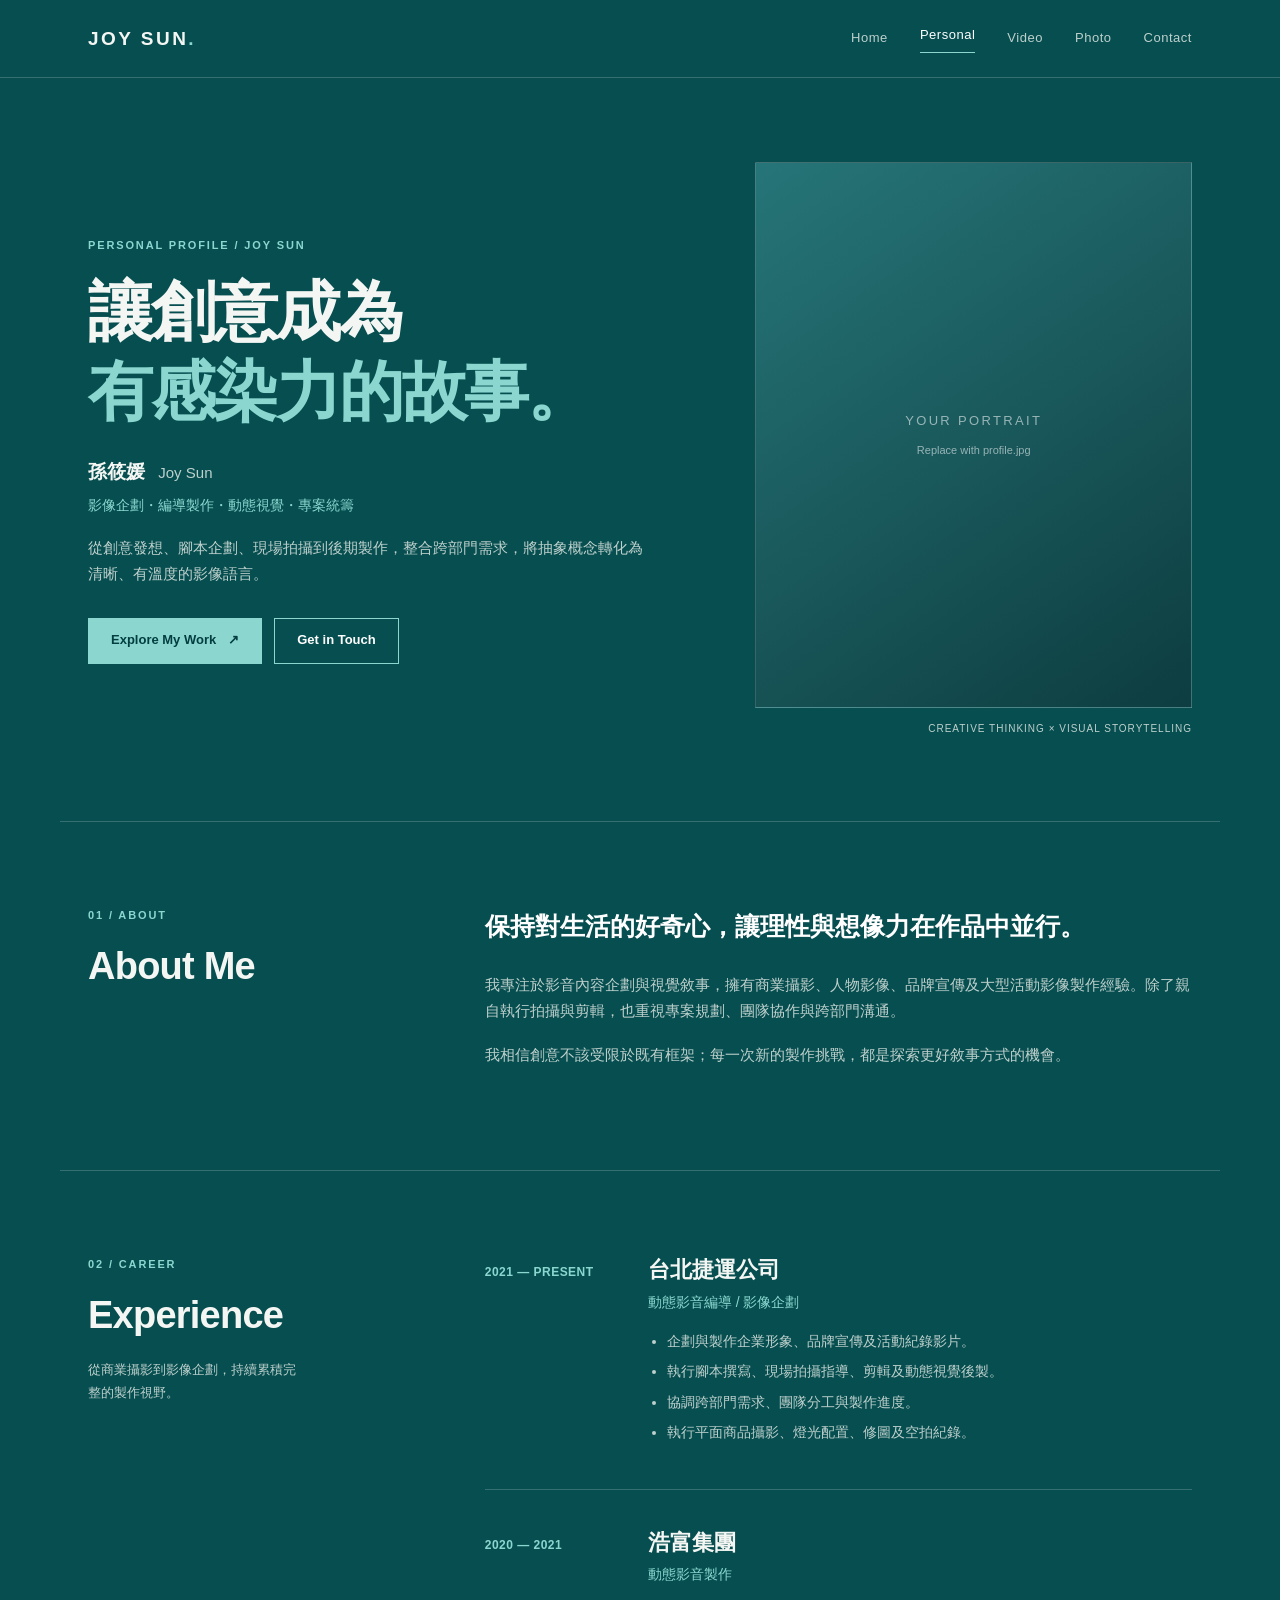
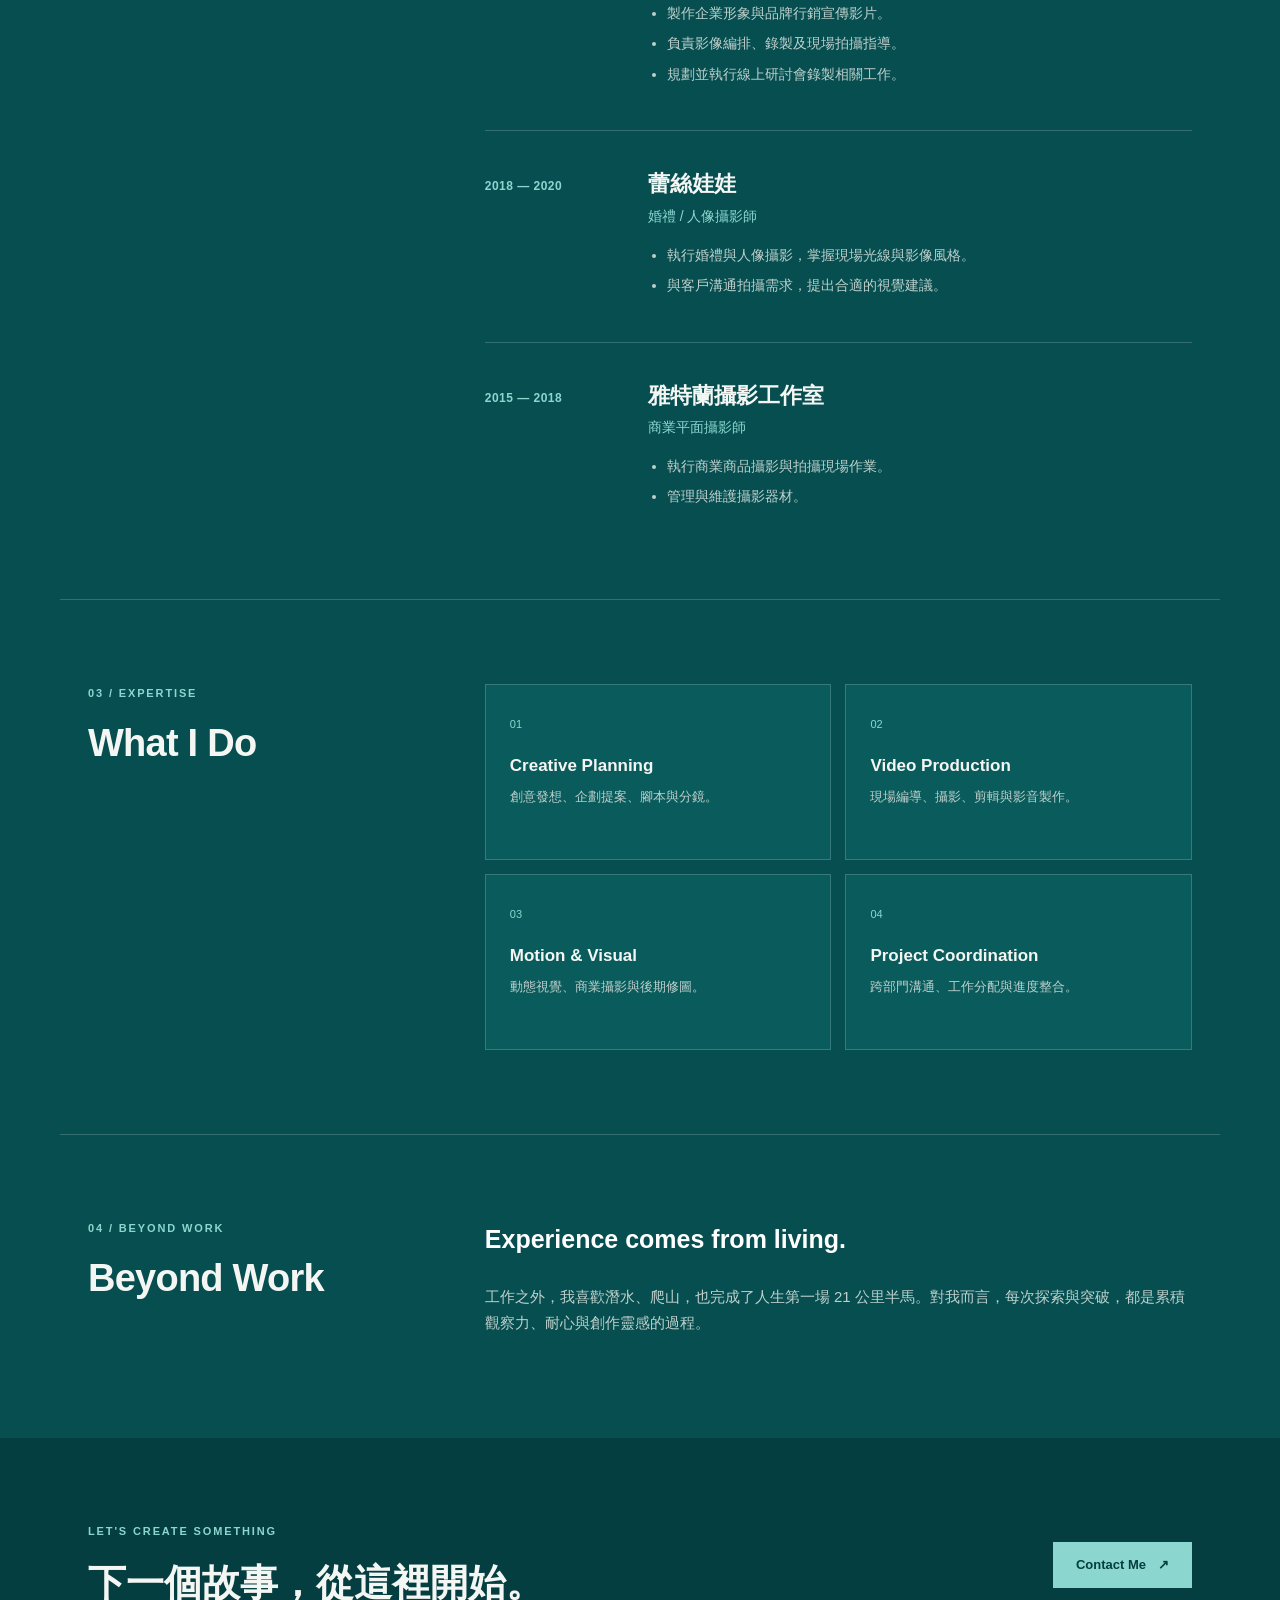
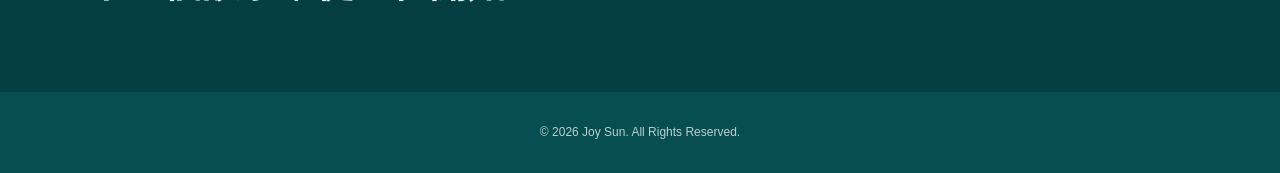
==== personal/index.html @ 97e949b1 "Add files via upload" ====
<!DOCTYPE html>
<html lang="zh-Hant">
<head>
  <meta charset="UTF-8">
  <meta name="viewport" content="width=device-width, initial-scale=1.0">
  <meta name="description" content="Joy Sun 孫筱媛的個人經歷：影音企劃、影像編導、動態視覺與專案統籌。">
  <title>About Joy Sun | 個人經歷</title>
  <link rel="stylesheet" href="style.css">
</head>
<body>
  <header class="site-header">
    <div class="header-inner">
      <a class="brand" href="../index.html" aria-label="Joy Sun 首頁">JOY SUN<span class="brand-dot">.</span></a>
      <nav class="main-nav" aria-label="主要導覽">
        <a href="../index.html">Home</a>
        <a href="index.html" class="active" aria-current="page">Personal</a>
        <a href="../video/index.html">Video</a>
        <a href="../photo/photo-index.html">Photo</a>
        <a href="../contact/contact-index.html">Contact</a>
      </nav>
    </div>
  </header>

  <main>
    <section class="hero section-shell" aria-labelledby="hero-title">
      <div class="hero-copy">
        <p class="eyebrow">PERSONAL PROFILE / JOY SUN</p>
        <h1 id="hero-title">讓創意成為<br><em>有感染力的故事。</em></h1>
        <p class="hero-name">孫筱媛 <span>Joy Sun</span></p>
        <p class="hero-position">影像企劃・編導製作・動態視覺・專案統籌</p>
        <p class="hero-description">從創意發想、腳本企劃、現場拍攝到後期製作，整合跨部門需求，將抽象概念轉化為清晰、有溫度的影像語言。</p>
        <div class="hero-actions">
          <a class="button button-primary" href="../video/index.html">Explore My Work <span aria-hidden="true">↗</span></a>
          <a class="button button-outline" href="../contact/contact-index.html">Get in Touch</a>
        </div>
      </div>
      <div class="hero-visual">
        <!-- 將 personal/profile.jpg 換成你自己的個人形象照 -->
        <div class="portrait-placeholder" role="img" aria-label="個人形象照預留位置，請替換為自己的照片">
          <span>YOUR PORTRAIT</span>
          <small>Replace with profile.jpg</small>
        </div>
        <span class="visual-caption">CREATIVE THINKING × VISUAL STORYTELLING</span>
      </div>
    </section>

    <section class="about section-shell" aria-labelledby="about-title">
      <div class="section-side"><p class="eyebrow">01 / ABOUT</p><h2 id="about-title">About Me</h2></div>
      <div class="section-content about-content">
        <p class="lead">保持對生活的好奇心，讓理性與想像力在作品中並行。</p>
        <p>我專注於影音內容企劃與視覺敘事，擁有商業攝影、人物影像、品牌宣傳及大型活動影像製作經驗。除了親自執行拍攝與剪輯，也重視專案規劃、團隊協作與跨部門溝通。</p>
        <p>我相信創意不該受限於既有框架；每一次新的製作挑戰，都是探索更好敘事方式的機會。</p>
      </div>
    </section>

    <section class="experience section-shell" aria-labelledby="experience-title">
      <div class="section-side"><p class="eyebrow">02 / CAREER</p><h2 id="experience-title">Experience</h2><p class="side-note">從商業攝影到影像企劃，持續累積完整的製作視野。</p></div>
      <div class="section-content timeline">
        <article class="timeline-item">
          <div class="timeline-year">2021 — PRESENT</div>
          <div class="timeline-body">
            <h3>台北捷運公司</h3><p class="job-title">動態影音編導 / 影像企劃</p>
            <ul><li>企劃與製作企業形象、品牌宣傳及活動紀錄影片。</li><li>執行腳本撰寫、現場拍攝指導、剪輯及動態視覺後製。</li><li>協調跨部門需求、團隊分工與製作進度。</li><li>執行平面商品攝影、燈光配置、修圖及空拍紀錄。</li></ul>
          </div>
        </article>
        <article class="timeline-item">
          <div class="timeline-year">2020 — 2021</div>
          <div class="timeline-body"><h3>浩富集團</h3><p class="job-title">動態影音製作</p><ul><li>製作企業形象與品牌行銷宣傳影片。</li><li>負責影像編排、錄製及現場拍攝指導。</li><li>規劃並執行線上研討會錄製相關工作。</li></ul></div>
        </article>
        <article class="timeline-item">
          <div class="timeline-year">2018 — 2020</div>
          <div class="timeline-body"><h3>蕾絲娃娃</h3><p class="job-title">婚禮 / 人像攝影師</p><ul><li>執行婚禮與人像攝影，掌握現場光線與影像風格。</li><li>與客戶溝通拍攝需求，提出合適的視覺建議。</li></ul></div>
        </article>
        <article class="timeline-item">
          <div class="timeline-year">2015 — 2018</div>
          <div class="timeline-body"><h3>雅特蘭攝影工作室</h3><p class="job-title">商業平面攝影師</p><ul><li>執行商業商品攝影與拍攝現場作業。</li><li>管理與維護攝影器材。</li></ul></div>
        </article>
      </div>
    </section>

    <section class="expertise section-shell" aria-labelledby="expertise-title">
      <div class="section-side"><p class="eyebrow">03 / EXPERTISE</p><h2 id="expertise-title">What I Do</h2></div>
      <div class="section-content expertise-grid">
        <div class="expertise-card"><span>01</span><h3>Creative Planning</h3><p>創意發想、企劃提案、腳本與分鏡。</p></div>
        <div class="expertise-card"><span>02</span><h3>Video Production</h3><p>現場編導、攝影、剪輯與影音製作。</p></div>
        <div class="expertise-card"><span>03</span><h3>Motion & Visual</h3><p>動態視覺、商業攝影與後期修圖。</p></div>
        <div class="expertise-card"><span>04</span><h3>Project Coordination</h3><p>跨部門溝通、工作分配與進度整合。</p></div>
      </div>
    </section>

    <section class="beyond section-shell" aria-labelledby="beyond-title">
      <div class="section-side"><p class="eyebrow">04 / BEYOND WORK</p><h2 id="beyond-title">Beyond Work</h2></div>
      <div class="section-content"><p class="lead">Experience comes from living.</p><p>工作之外，我喜歡潛水、爬山，也完成了人生第一場 21 公里半馬。對我而言，每次探索與突破，都是累積觀察力、耐心與創作靈感的過程。</p></div>
    </section>

    <section class="contact-banner section-shell" aria-label="作品與聯絡方式">
      <div><p class="eyebrow">LET'S CREATE SOMETHING</p><h2>下一個故事，從這裡開始。</h2></div>
      <a class="button button-primary" href="../contact/contact-index.html">Contact Me <span aria-hidden="true">↗</span></a>
    </section>
  </main>
  <footer class="site-footer">© 2026 Joy Sun. All Rights Reserved.</footer>
</body>
</html>
---- personal/style.css ----
:root {
  --bg: #064e50;
  --bg-deep: #043e40;
  --panel: #0a5b5c;
  --text: #f4f6f3;
  --muted: #bed0cc;
  --accent: #8bd7d0;
  --line: rgba(255,255,255,.19);
  --max-width: 1160px;
}
*, *::before, *::after { box-sizing: border-box; }
html { scroll-behavior: smooth; }
body { margin: 0; background: var(--bg); color: var(--text); font-family: "PingFang TC", "Microsoft JhengHei", Arial, sans-serif; line-height: 1.75; }
a { color: inherit; }
button, a { -webkit-tap-highlight-color: transparent; }
a:focus-visible { outline: 2px solid var(--accent); outline-offset: 5px; }
.site-header { border-bottom: 1px solid var(--line); }
.header-inner { max-width: var(--max-width); margin: auto; padding: 22px 28px; display: flex; align-items: center; justify-content: space-between; gap: 28px; }
.brand { font-size: 19px; font-weight: 800; letter-spacing: .13em; text-decoration: none; white-space: nowrap; }
.brand-dot { color: var(--accent); }
.main-nav { display: flex; align-items: center; gap: clamp(12px,2.5vw,32px); flex-wrap: wrap; }
.main-nav a { font-size: 13px; letter-spacing: .04em; text-decoration: none; color: var(--muted); transition: color .2s ease; }
.main-nav a:hover, .main-nav a.active { color: white; }
.main-nav a.active { border-bottom: 1px solid var(--accent); padding-bottom: 5px; }
.section-shell { max-width: var(--max-width); margin: 0 auto; padding: 84px 28px; }
.eyebrow { color: var(--accent); font-size: 11px; letter-spacing: .17em; font-weight: 700; margin: 0 0 17px; }
.hero { display: grid; grid-template-columns: minmax(0,1.15fr) minmax(0,.85fr); align-items: center; gap: clamp(32px,6vw,80px); min-height: 610px; }
.hero h1 { font-size: clamp(40px,5.1vw,70px); line-height: 1.22; letter-spacing: -.035em; margin: 0 0 24px; font-weight: 750; }
.hero h1 em { font-style: normal; color: var(--accent); }
.hero-name { font-size: 19px; font-weight: 700; margin: 0 0 4px; }
.hero-name span { font-size: 15px; color: var(--muted); font-weight: 400; margin-left: 8px; }
.hero-position { color: var(--accent); font-size: 14px; margin: 0 0 18px; }
.hero-description { max-width: 560px; color: var(--muted); font-size: 15px; margin: 0 0 30px; }
.hero-actions { display: flex; flex-wrap: wrap; gap: 12px; }
.button { display: inline-flex; align-items: center; justify-content: center; gap: 12px; min-height: 46px; padding: 10px 22px; border: 1px solid var(--accent); text-decoration: none; font-size: 13px; font-weight: 700; transition: background .2s ease, color .2s ease; }
.button-primary { background: var(--accent); color: var(--bg-deep); }
.button-primary:hover { background: #b2eee7; }
.button-outline { color: white; background: transparent; }
.button-outline:hover { background: rgba(255,255,255,.08); }
.hero-visual { min-width: 0; }
.portrait-placeholder { aspect-ratio: 4/5; background: linear-gradient(145deg,#267578,#0d3d40); border: 1px solid var(--line); display: flex; flex-direction: column; align-items: center; justify-content: center; gap: 8px; color: rgba(255,255,255,.55); }
.portrait-placeholder span { font-size: 13px; letter-spacing: .18em; }
.portrait-placeholder small { font-size: 11px; }
/* 放入真實形象照後：把 .portrait-placeholder 替換成 <img class="portrait-image" src="profile.jpg" alt="Joy Sun 個人形象照"> */
.portrait-image { width: 100%; aspect-ratio: 4/5; object-fit: cover; display: block; }
.visual-caption { display: block; color: var(--muted); font-size: 10px; letter-spacing: .1em; text-align: right; margin-top: 12px; }
.about, .experience, .expertise, .beyond { display: grid; grid-template-columns: minmax(170px,.32fr) minmax(0,.68fr); gap: clamp(28px,5vw,80px); border-top: 1px solid var(--line); }
.section-side h2 { margin: 0; font-size: clamp(26px,3vw,38px); line-height: 1.25; letter-spacing: -.02em; }
.section-content { min-width: 0; }
.section-content p { color: var(--muted); margin: 0 0 18px; font-size: 15px; }
.section-content .lead { font-size: clamp(19px,2vw,25px); line-height: 1.65; color: white; font-weight: 650; margin-bottom: 24px; }
.side-note { color: var(--muted); font-size: 13px; margin-top: 20px; max-width: 220px; }
.timeline-item { display: grid; grid-template-columns: 138px minmax(0,1fr); gap: 25px; padding: 0 0 38px; margin-bottom: 38px; border-bottom: 1px solid var(--line); }
.timeline-item:last-child { border-bottom: 0; padding-bottom: 0; margin-bottom: 0; }
.timeline-year { color: var(--accent); font-size: 12px; letter-spacing: .04em; font-weight: 700; padding-top: 7px; }
.timeline-body h3 { font-size: 22px; line-height: 1.35; margin: 0 0 5px; }
.timeline-body .job-title { color: var(--accent); font-size: 14px; margin: 0 0 14px; }
.timeline-body ul { padding-left: 19px; margin: 0; color: var(--muted); font-size: 14px; }
.timeline-body li { margin: 6px 0; }
.expertise-grid { display: grid; grid-template-columns: repeat(2,minmax(0,1fr)); gap: 14px; }
.expertise-card { padding: 24px; background: var(--panel); border: 1px solid var(--line); min-height: 176px; }
.expertise-card span { font-size: 11px; color: var(--accent); }
.expertise-card h3 { font-size: 17px; margin: 14px 0 6px; }
.expertise-card p { font-size: 13px; margin: 0; }
.contact-banner { background: var(--bg-deep); max-width: none; padding-left: max(28px,calc((100vw - var(--max-width))/2 + 28px)); padding-right: max(28px,calc((100vw - var(--max-width))/2 + 28px)); display: flex; align-items: center; justify-content: space-between; gap: 24px; }
.contact-banner h2 { font-size: clamp(23px,3vw,38px); line-height: 1.3; margin: 0; }
.site-footer { text-align: center; padding: 30px 20px; font-size: 12px; color: var(--muted); }
@media (max-width: 900px) {
 .hero { min-height: 0; }
 .hero h1 { font-size: clamp(35px,5vw,52px); }
 .about, .experience, .expertise, .beyond { grid-template-columns: minmax(130px,.3fr) minmax(0,.7fr); gap: 25px; }
 .timeline-item { grid-template-columns: 1fr; gap: 8px; }
}
@media (max-width: 680px) {
 .header-inner { padding: 19px 20px; flex-direction: column; gap: 15px; }
 .main-nav { justify-content: center; gap: 12px 19px; }
 .main-nav a { font-size: 12px; }
 .section-shell { padding: 58px 20px; }
 .hero { grid-template-columns: 1fr; gap: 36px; }
 .hero h1 { font-size: clamp(36px,9vw,52px); }
 .hero-visual { max-width: 440px; width: 100%; }
 .about, .experience, .expertise, .beyond { grid-template-columns: 1fr; gap: 28px; }
 .side-note { max-width: none; }
 .expertise-grid { grid-template-columns: 1fr 1fr; }
 .expertise-card { padding: 17px; min-height: 155px; }
 .expertise-card h3 { font-size: 15px; }
 .contact-banner { flex-direction: column; align-items: flex-start; }
}
@media (max-width: 390px) {
 .main-nav { gap: 9px 13px; }
 .expertise-grid { grid-template-columns: 1fr; }
 .hero-actions .button { width: 100%; }
}
@media (prefers-reduced-motion: reduce) {
 html { scroll-behavior: auto; }
 *, *::before, *::after { transition-duration: .01ms !important; }
}
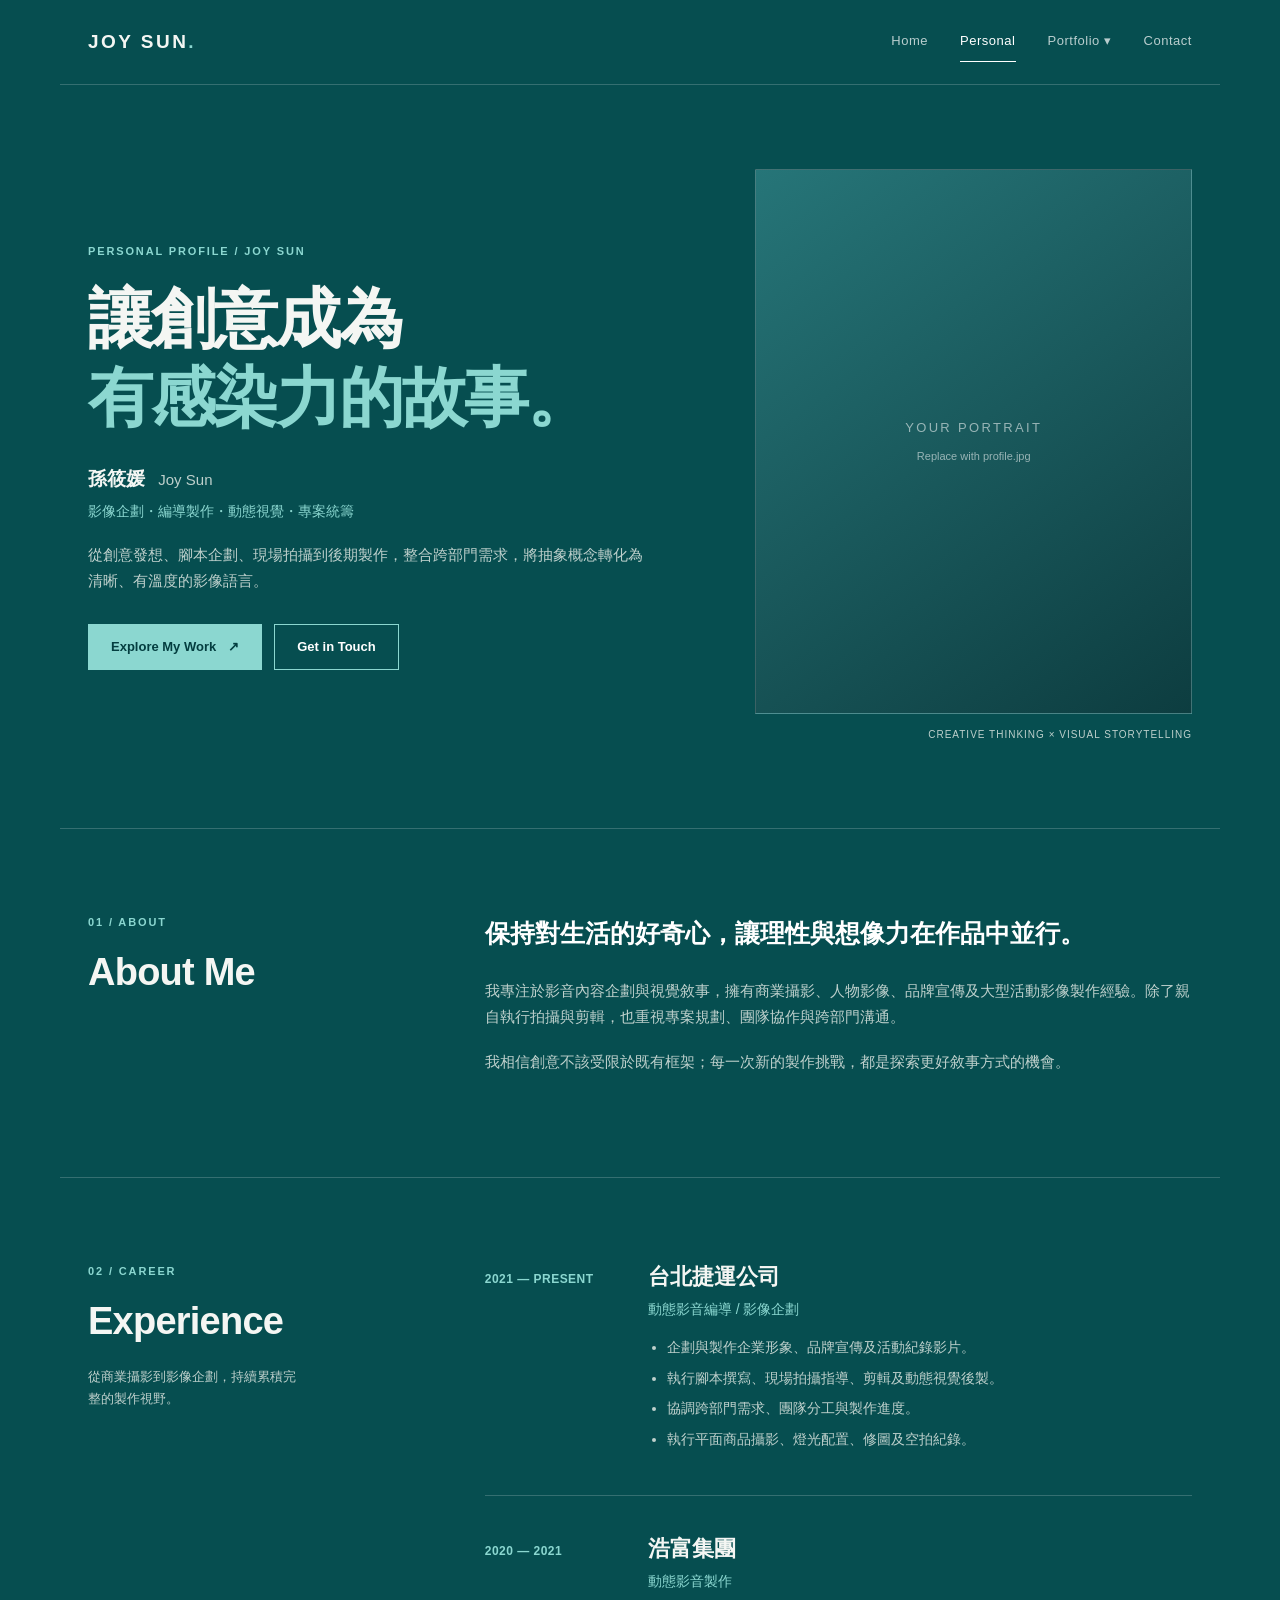
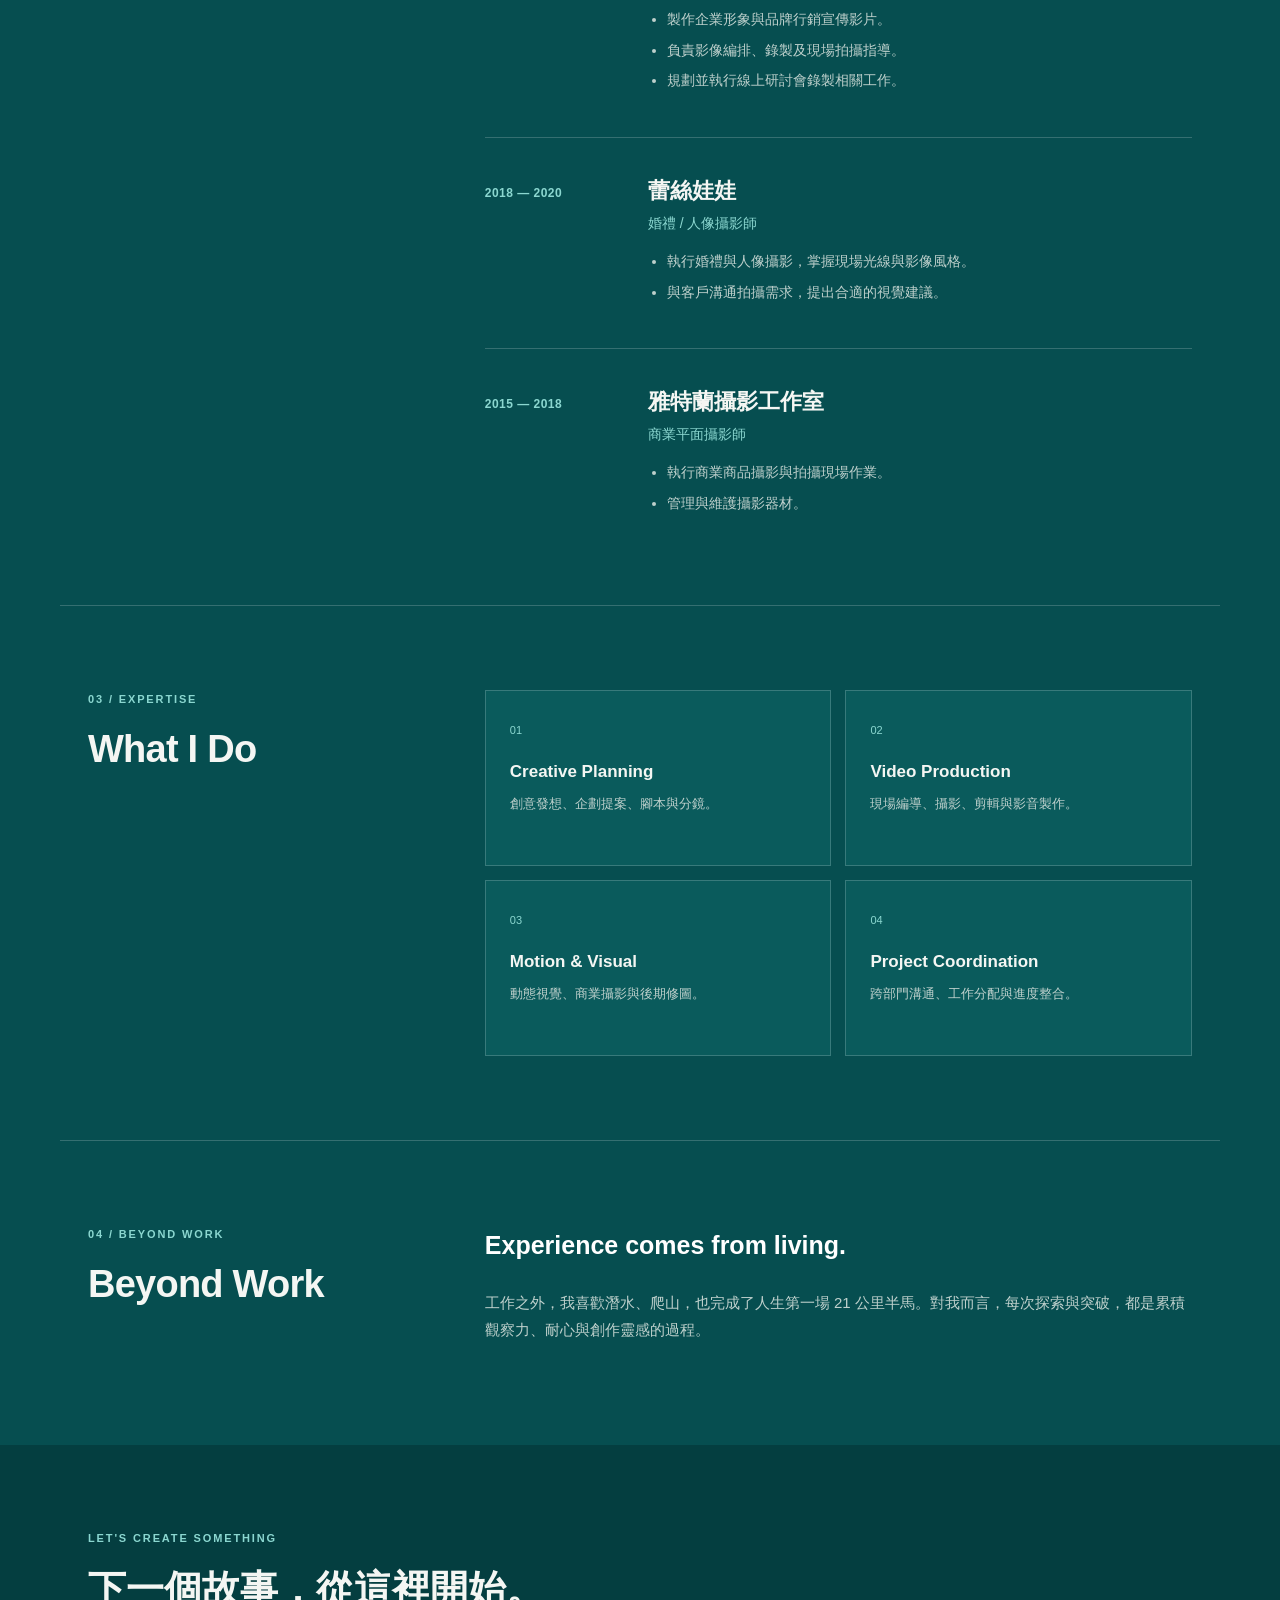
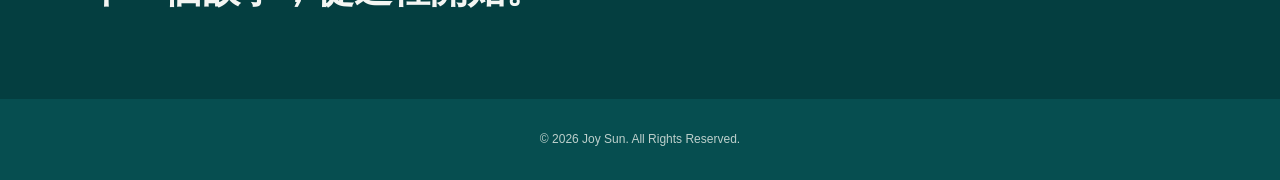
==== commit 2472851c: "Add files via upload" ====
--- a/personal/index.html
+++ b/personal/index.html
@@ -1,103 +1,111 @@
 <!DOCTYPE html>
+
 <html lang="zh-Hant">
 <head>
-  <meta charset="UTF-8">
-  <meta name="viewport" content="width=device-width, initial-scale=1.0">
-  <meta name="description" content="Joy Sun 孫筱媛的個人經歷：影音企劃、影像編導、動態視覺與專案統籌。">
-  <title>About Joy Sun | 個人經歷</title>
-  <link rel="stylesheet" href="style.css">
-</head>
-<body>
-  <header class="site-header">
-    <div class="header-inner">
-      <a class="brand" href="../index.html" aria-label="Joy Sun 首頁">JOY SUN<span class="brand-dot">.</span></a>
-      <nav class="main-nav" aria-label="主要導覽">
-        <a href="../index.html">Home</a>
-        <a href="index.html" class="active" aria-current="page">Personal</a>
-        <a href="../video/index.html">Video</a>
-        <a href="../photo/photo-index.html">Photo</a>
-        <a href="../contact/contact-index.html">Contact</a>
-      </nav>
-    </div>
-  </header>
+<meta charset="utf-8"/>
+<meta content="width=device-width, initial-scale=1.0" name="viewport"/>
+<meta content="Joy Sun 孫筱媛的個人經歷：影音企劃、影像編導、動態視覺與專案統籌。" name="description"/>
+<title>About Joy Sun | 個人經歷</title>
+<link href="style.css" rel="stylesheet"/>
+<link href="../shared-header.css" rel="stylesheet"/>
+<link href="../shared-mobile.css?v=1" rel="stylesheet"/>
+<script defer="" src="../shared-mobile.js?v=1"></script>
+<script defer="" src="../shared-header.js"></script></head>
 
-  <main>
-    <section class="hero section-shell" aria-labelledby="hero-title">
-      <div class="hero-copy">
-        <p class="eyebrow">PERSONAL PROFILE / JOY SUN</p>
-        <h1 id="hero-title">讓創意成為<br><em>有感染力的故事。</em></h1>
-        <p class="hero-name">孫筱媛 <span>Joy Sun</span></p>
-        <p class="hero-position">影像企劃・編導製作・動態視覺・專案統籌</p>
-        <p class="hero-description">從創意發想、腳本企劃、現場拍攝到後期製作，整合跨部門需求，將抽象概念轉化為清晰、有溫度的影像語言。</p>
-        <div class="hero-actions">
-          <a class="button button-primary" href="../video/index.html">Explore My Work <span aria-hidden="true">↗</span></a>
-          <a class="button button-outline" href="../contact/contact-index.html">Get in Touch</a>
-        </div>
-      </div>
-      <div class="hero-visual">
-        <!-- 將 personal/profile.jpg 換成你自己的個人形象照 -->
-        <div class="portrait-placeholder" role="img" aria-label="個人形象照預留位置，請替換為自己的照片">
-          <span>YOUR PORTRAIT</span>
-          <small>Replace with profile.jpg</small>
-        </div>
-        <span class="visual-caption">CREATIVE THINKING × VISUAL STORYTELLING</span>
-      </div>
-    </section>
-
-    <section class="about section-shell" aria-labelledby="about-title">
-      <div class="section-side"><p class="eyebrow">01 / ABOUT</p><h2 id="about-title">About Me</h2></div>
-      <div class="section-content about-content">
-        <p class="lead">保持對生活的好奇心，讓理性與想像力在作品中並行。</p>
-        <p>我專注於影音內容企劃與視覺敘事，擁有商業攝影、人物影像、品牌宣傳及大型活動影像製作經驗。除了親自執行拍攝與剪輯，也重視專案規劃、團隊協作與跨部門溝通。</p>
-        <p>我相信創意不該受限於既有框架；每一次新的製作挑戰，都是探索更好敘事方式的機會。</p>
-      </div>
-    </section>
-
-    <section class="experience section-shell" aria-labelledby="experience-title">
-      <div class="section-side"><p class="eyebrow">02 / CAREER</p><h2 id="experience-title">Experience</h2><p class="side-note">從商業攝影到影像企劃，持續累積完整的製作視野。</p></div>
-      <div class="section-content timeline">
-        <article class="timeline-item">
-          <div class="timeline-year">2021 — PRESENT</div>
-          <div class="timeline-body">
-            <h3>台北捷運公司</h3><p class="job-title">動態影音編導 / 影像企劃</p>
-            <ul><li>企劃與製作企業形象、品牌宣傳及活動紀錄影片。</li><li>執行腳本撰寫、現場拍攝指導、剪輯及動態視覺後製。</li><li>協調跨部門需求、團隊分工與製作進度。</li><li>執行平面商品攝影、燈光配置、修圖及空拍紀錄。</li></ul>
-          </div>
-        </article>
-        <article class="timeline-item">
-          <div class="timeline-year">2020 — 2021</div>
-          <div class="timeline-body"><h3>浩富集團</h3><p class="job-title">動態影音製作</p><ul><li>製作企業形象與品牌行銷宣傳影片。</li><li>負責影像編排、錄製及現場拍攝指導。</li><li>規劃並執行線上研討會錄製相關工作。</li></ul></div>
-        </article>
-        <article class="timeline-item">
-          <div class="timeline-year">2018 — 2020</div>
-          <div class="timeline-body"><h3>蕾絲娃娃</h3><p class="job-title">婚禮 / 人像攝影師</p><ul><li>執行婚禮與人像攝影，掌握現場光線與影像風格。</li><li>與客戶溝通拍攝需求，提出合適的視覺建議。</li></ul></div>
-        </article>
-        <article class="timeline-item">
-          <div class="timeline-year">2015 — 2018</div>
-          <div class="timeline-body"><h3>雅特蘭攝影工作室</h3><p class="job-title">商業平面攝影師</p><ul><li>執行商業商品攝影與拍攝現場作業。</li><li>管理與維護攝影器材。</li></ul></div>
-        </article>
-      </div>
-    </section>
-
-    <section class="expertise section-shell" aria-labelledby="expertise-title">
-      <div class="section-side"><p class="eyebrow">03 / EXPERTISE</p><h2 id="expertise-title">What I Do</h2></div>
-      <div class="section-content expertise-grid">
-        <div class="expertise-card"><span>01</span><h3>Creative Planning</h3><p>創意發想、企劃提案、腳本與分鏡。</p></div>
-        <div class="expertise-card"><span>02</span><h3>Video Production</h3><p>現場編導、攝影、剪輯與影音製作。</p></div>
-        <div class="expertise-card"><span>03</span><h3>Motion & Visual</h3><p>動態視覺、商業攝影與後期修圖。</p></div>
-        <div class="expertise-card"><span>04</span><h3>Project Coordination</h3><p>跨部門溝通、工作分配與進度整合。</p></div>
-      </div>
-    </section>
-
-    <section class="beyond section-shell" aria-labelledby="beyond-title">
-      <div class="section-side"><p class="eyebrow">04 / BEYOND WORK</p><h2 id="beyond-title">Beyond Work</h2></div>
-      <div class="section-content"><p class="lead">Experience comes from living.</p><p>工作之外，我喜歡潛水、爬山，也完成了人生第一場 21 公里半馬。對我而言，每次探索與突破，都是累積觀察力、耐心與創作靈感的過程。</p></div>
-    </section>
-
-    <section class="contact-banner section-shell" aria-label="作品與聯絡方式">
-      <div><p class="eyebrow">LET'S CREATE SOMETHING</p><h2>下一個故事，從這裡開始。</h2></div>
-      <a class="button button-primary" href="../contact/contact-index.html">Contact Me <span aria-hidden="true">↗</span></a>
-    </section>
-  </main>
-  <footer class="site-footer">© 2026 Joy Sun. All Rights Reserved.</footer>
+<body data-resume-page="personal">
+<header class="site-header">
+<div class="header-inner">
+<a class="brand" href="../index.html">
+      JOY SUN<span class="brand-dot">.</span>
+</a>
+<nav aria-label="主要導覽" class="site-nav">
+<a href="../index.html">Home</a>
+<a aria-current="page" class="active" href="../personal/index.html">Personal</a>
+<div class="nav-dropdown">
+<button aria-controls="portfolio-menu" aria-expanded="false" class="nav-dropdown-trigger" type="button">
+        Portfolio
+        <span aria-hidden="true">▾</span>
+</button>
+<div class="nav-dropdown-menu" id="portfolio-menu">
+<a href="../video/index.html">Video</a>
+<a href="../photo/photo-index.html">Photo</a>
+</div>
+</div>
+<a href="../contact/contact-index.html">Contact</a>
+</nav>
+</div>
+</header>
+<main>
+<section aria-labelledby="hero-title" class="hero section-shell">
+<div class="hero-copy">
+<p class="eyebrow">PERSONAL PROFILE / JOY SUN</p>
+<h1 id="hero-title">讓創意成為<br/><em>有感染力的故事。</em></h1>
+<p class="hero-name">孫筱媛 <span>Joy Sun</span></p>
+<p class="hero-position">影像企劃・編導製作・動態視覺・專案統籌</p>
+<p class="hero-description">從創意發想、腳本企劃、現場拍攝到後期製作，整合跨部門需求，將抽象概念轉化為清晰、有溫度的影像語言。</p>
+<div class="hero-actions">
+<a class="button button-primary" href="../video/index.html">Explore My Work <span aria-hidden="true">↗</span></a>
+<a class="button button-outline" href="../contact/contact-index.html">Get in Touch</a>
+</div>
+</div>
+<div class="hero-visual">
+<!-- 將 personal/profile.jpg 換成你自己的個人形象照 -->
+<div aria-label="個人形象照預留位置，請替換為自己的照片" class="portrait-placeholder" role="img">
+<span>YOUR PORTRAIT</span>
+<small>Replace with profile.jpg</small>
+</div>
+<span class="visual-caption">CREATIVE THINKING × VISUAL STORYTELLING</span>
+</div>
+</section>
+<section aria-labelledby="about-title" class="about section-shell">
+<div class="section-side"><p class="eyebrow">01 / ABOUT</p><h2 id="about-title">About Me</h2></div>
+<div class="section-content about-content">
+<p class="lead">保持對生活的好奇心，讓理性與想像力在作品中並行。</p>
+<p>我專注於影音內容企劃與視覺敘事，擁有商業攝影、人物影像、品牌宣傳及大型活動影像製作經驗。除了親自執行拍攝與剪輯，也重視專案規劃、團隊協作與跨部門溝通。</p>
+<p>我相信創意不該受限於既有框架；每一次新的製作挑戰，都是探索更好敘事方式的機會。</p>
+</div>
+</section>
+<section aria-labelledby="experience-title" class="experience section-shell">
+<div class="section-side"><p class="eyebrow">02 / CAREER</p><h2 id="experience-title">Experience</h2><p class="side-note">從商業攝影到影像企劃，持續累積完整的製作視野。</p></div>
+<div class="section-content timeline">
+<article class="timeline-item">
+<div class="timeline-year">2021 — PRESENT</div>
+<div class="timeline-body">
+<h3>台北捷運公司</h3><p class="job-title">動態影音編導 / 影像企劃</p>
+<ul><li>企劃與製作企業形象、品牌宣傳及活動紀錄影片。</li><li>執行腳本撰寫、現場拍攝指導、剪輯及動態視覺後製。</li><li>協調跨部門需求、團隊分工與製作進度。</li><li>執行平面商品攝影、燈光配置、修圖及空拍紀錄。</li></ul>
+</div>
+</article>
+<article class="timeline-item">
+<div class="timeline-year">2020 — 2021</div>
+<div class="timeline-body"><h3>浩富集團</h3><p class="job-title">動態影音製作</p><ul><li>製作企業形象與品牌行銷宣傳影片。</li><li>負責影像編排、錄製及現場拍攝指導。</li><li>規劃並執行線上研討會錄製相關工作。</li></ul></div>
+</article>
+<article class="timeline-item">
+<div class="timeline-year">2018 — 2020</div>
+<div class="timeline-body"><h3>蕾絲娃娃</h3><p class="job-title">婚禮 / 人像攝影師</p><ul><li>執行婚禮與人像攝影，掌握現場光線與影像風格。</li><li>與客戶溝通拍攝需求，提出合適的視覺建議。</li></ul></div>
+</article>
+<article class="timeline-item">
+<div class="timeline-year">2015 — 2018</div>
+<div class="timeline-body"><h3>雅特蘭攝影工作室</h3><p class="job-title">商業平面攝影師</p><ul><li>執行商業商品攝影與拍攝現場作業。</li><li>管理與維護攝影器材。</li></ul></div>
+</article>
+</div>
+</section>
+<section aria-labelledby="expertise-title" class="expertise section-shell">
+<div class="section-side"><p class="eyebrow">03 / EXPERTISE</p><h2 id="expertise-title">What I Do</h2></div>
+<div class="section-content expertise-grid">
+<div class="expertise-card"><span>01</span><h3>Creative Planning</h3><p>創意發想、企劃提案、腳本與分鏡。</p></div>
+<div class="expertise-card"><span>02</span><h3>Video Production</h3><p>現場編導、攝影、剪輯與影音製作。</p></div>
+<div class="expertise-card"><span>03</span><h3>Motion &amp; Visual</h3><p>動態視覺、商業攝影與後期修圖。</p></div>
+<div class="expertise-card"><span>04</span><h3>Project Coordination</h3><p>跨部門溝通、工作分配與進度整合。</p></div>
+</div>
+</section>
+<section aria-labelledby="beyond-title" class="beyond section-shell">
+<div class="section-side"><p class="eyebrow">04 / BEYOND WORK</p><h2 id="beyond-title">Beyond Work</h2></div>
+<div class="section-content"><p class="lead">Experience comes from living.</p><p>工作之外，我喜歡潛水、爬山，也完成了人生第一場 21 公里半馬。對我而言，每次探索與突破，都是累積觀察力、耐心與創作靈感的過程。</p></div>
+</section>
+<section aria-label="作品與聯絡方式" class="contact-banner section-shell">
+<div><p class="eyebrow">LET'S CREATE SOMETHING</p><h2>下一個故事，從這裡開始。</h2></div>
+</section>
+</main>
+<footer class="site-footer">© 2026 Joy Sun. All Rights Reserved.</footer>
 </body>
 </html>
--- a/personal/style.css
+++ b/personal/style.css
@@ -14,14 +14,6 @@
 a { color: inherit; }
 button, a { -webkit-tap-highlight-color: transparent; }
 a:focus-visible { outline: 2px solid var(--accent); outline-offset: 5px; }
-.site-header { border-bottom: 1px solid var(--line); }
-.header-inner { max-width: var(--max-width); margin: auto; padding: 22px 28px; display: flex; align-items: center; justify-content: space-between; gap: 28px; }
-.brand { font-size: 19px; font-weight: 800; letter-spacing: .13em; text-decoration: none; white-space: nowrap; }
-.brand-dot { color: var(--accent); }
-.main-nav { display: flex; align-items: center; gap: clamp(12px,2.5vw,32px); flex-wrap: wrap; }
-.main-nav a { font-size: 13px; letter-spacing: .04em; text-decoration: none; color: var(--muted); transition: color .2s ease; }
-.main-nav a:hover, .main-nav a.active { color: white; }
-.main-nav a.active { border-bottom: 1px solid var(--accent); padding-bottom: 5px; }
 .section-shell { max-width: var(--max-width); margin: 0 auto; padding: 84px 28px; }
 .eyebrow { color: var(--accent); font-size: 11px; letter-spacing: .17em; font-weight: 700; margin: 0 0 17px; }
 .hero { display: grid; grid-template-columns: minmax(0,1.15fr) minmax(0,.85fr); align-items: center; gap: clamp(32px,6vw,80px); min-height: 610px; }
@@ -72,9 +64,6 @@
  .timeline-item { grid-template-columns: 1fr; gap: 8px; }
 }
 @media (max-width: 680px) {
- .header-inner { padding: 19px 20px; flex-direction: column; gap: 15px; }
- .main-nav { justify-content: center; gap: 12px 19px; }
- .main-nav a { font-size: 12px; }
  .section-shell { padding: 58px 20px; }
  .hero { grid-template-columns: 1fr; gap: 36px; }
  .hero h1 { font-size: clamp(36px,9vw,52px); }
@@ -87,7 +76,6 @@
  .contact-banner { flex-direction: column; align-items: flex-start; }
 }
 @media (max-width: 390px) {
- .main-nav { gap: 9px 13px; }
  .expertise-grid { grid-template-columns: 1fr; }
  .hero-actions .button { width: 100%; }
 }
--- a/shared-header.css
+++ b/shared-header.css
@@ -0,0 +1,161 @@
+
+/* ================================
+   SHARED HEADER
+   Personal / Video / Photo / Contact
+================================ */
+
+.site-header {
+    background: #064e50;
+    border-bottom: none;
+    padding: 0;
+}
+
+.site-header .header-inner {
+    max-width: 1160px;
+    margin: 0 auto;
+    padding: 22px 28px;
+
+    display: flex;
+    justify-content: space-between;
+    align-items: center;
+    gap: 28px;
+
+    border-bottom: 1px solid rgba(255,255,255,.19);
+}
+
+/* Logo */
+.site-header .brand {
+    color: #f4f6f3;
+    font-size: 19px;
+    font-weight: 800;
+    letter-spacing: .13em;
+    text-decoration: none;
+    white-space: nowrap;
+}
+
+.site-header .brand-dot {
+    color: #8bd7d0;
+}
+
+/* Navigation */
+.site-header .site-nav {
+    display: flex;
+    align-items: center;
+    justify-content: flex-end;
+    gap: clamp(14px, 2.5vw, 34px);
+}
+
+.site-header .site-nav > a,
+.site-header .nav-dropdown-trigger {
+    color: rgba(255,255,255,.72);
+    font: inherit;
+    font-size: 13px;
+    letter-spacing: .04em;
+    text-decoration: none;
+
+    background: transparent;
+    border: 0;
+    border-bottom: 1px solid transparent;
+
+    padding: 8px 0;
+    cursor: pointer;
+    white-space: nowrap;
+}
+
+.site-header .site-nav > a:hover,
+.site-header .site-nav > a.active,
+.site-header .nav-dropdown-trigger:hover,
+.site-header .nav-dropdown-trigger.active {
+    color: #fff;
+    border-bottom-color: #fff;
+}
+
+/* Dropdown */
+.site-header .nav-dropdown {
+    position: relative;
+}
+
+.site-header .nav-dropdown-menu {
+    display: none;
+    position: absolute;
+    top: 100%;
+    right: 0;
+    z-index: 100;
+
+    min-width: 155px;
+    padding: 8px;
+
+    background: #084e50;
+    border: 1px solid rgba(255,255,255,.18);
+    border-radius: 8px;
+
+    box-shadow: 0 12px 30px rgba(0,0,0,.22);
+}
+
+.site-header .nav-dropdown:hover .nav-dropdown-menu,
+.site-header .nav-dropdown:focus-within .nav-dropdown-menu,
+.site-header .nav-dropdown.is-open .nav-dropdown-menu {
+    display: flex;
+    flex-direction: column;
+}
+
+.site-header .nav-dropdown-menu a {
+    display: block;
+    color: rgba(255,255,255,.85);
+    font-size: 13px;
+    text-decoration: none;
+    padding: 11px 13px;
+    border-radius: 5px;
+}
+
+.site-header .nav-dropdown-menu a:hover,
+.site-header .nav-dropdown-menu a:focus-visible {
+    background: rgba(255,255,255,.12);
+    color: #fff;
+}
+
+.site-header a:focus-visible,
+.site-header button:focus-visible {
+    outline: 2px solid #a9e4e5;
+    outline-offset: 4px;
+}
+
+/* ================================
+   MOBILE
+================================ */
+
+@media (max-width: 768px) {
+
+    .site-header .header-inner {
+        padding: 19px 20px;
+        justify-content: center;
+    }
+
+    /* 手機隱藏大型 Logo */
+    .site-header .brand {
+        display: none;
+    }
+
+    .site-header .site-nav {
+        width: 100%;
+        justify-content: center;
+        flex-wrap: wrap;
+        gap: 12px 18px;
+    }
+
+    .site-header .site-nav > a,
+    .site-header .nav-dropdown-trigger {
+        font-size: 12px;
+    }
+}
+
+@media (max-width: 390px) {
+    .site-header .site-nav {
+        gap: 10px 12px;
+    }
+
+    .site-header .site-nav > a,
+    .site-header .nav-dropdown-trigger {
+        font-size: 11px;
+    }
+}
--- a/shared-mobile.css
+++ b/shared-mobile.css
@@ -0,0 +1,31 @@
+/* Joy Resume: subpage-only mobile navigation (desktop rules untouched). */
+*, *::before, *::after { box-sizing: border-box; }
+img, video, iframe { max-width: 100%; }
+.resume-mobile-header { display: none; }
+@media (max-width: 768px) {
+  /* One navigation only: replace the existing subpage header on small screens. */
+  body[data-resume-page].has-mobile-nav > .site-header { display: none !important; }
+  body[data-resume-page] > .resume-mobile-header {
+    display: flex; align-items: center; justify-content: space-between;
+    position: sticky; top: 0; z-index: 3000; min-height: 64px;
+    padding: 10px 18px; background: #064e50; color: #f4f6f3;
+    border-bottom: 1px solid rgba(255,255,255,.19);
+  }
+  .resume-mobile-brand { color: #f4f6f3; font-size: 18px; font-weight: 800; letter-spacing: .13em; text-decoration: none; }
+  .resume-mobile-brand span { color: #8bd7d0; }
+  .resume-mobile-toggle { display: grid; place-items: center; width: 44px; height: 44px; padding: 0; border: 1px solid rgba(255,255,255,.4); border-radius: 7px; background: transparent; color: #f4f6f3; font-size: 25px; line-height: 1; cursor: pointer; }
+  .resume-mobile-nav { display: none; position: absolute; top: 100%; left: 0; right: 0; max-height: calc(100dvh - 64px); overflow-y: auto; padding: 10px 18px 18px; background: #064e50; border-bottom: 1px solid rgba(255,255,255,.19); box-shadow: 0 12px 25px rgba(0,0,0,.24); }
+  .resume-mobile-nav.is-open { display: grid; gap: 2px; }
+  .resume-mobile-nav a { display: block; padding: 12px 10px; color: #f4f6f3; text-decoration: none; font-size: 15px; border-bottom: 1px solid rgba(255,255,255,.12); }
+  .resume-mobile-nav a[aria-current="page"] { color: #8bd7d0; font-weight: 700; }
+  .resume-mobile-nav a:hover { background: rgba(255,255,255,.08); }
+  .resume-mobile-nav a:focus-visible, .resume-mobile-toggle:focus-visible, .resume-mobile-brand:focus-visible { outline: 2px solid #8bd7d0; outline-offset: 2px; }
+  /* Preserve the original page's own content layout and RWD styles. */
+  .portfolio-main, .section-shell, .contact-details, .page-shell { min-width: 0; }
+  .contact-hero h1 { overflow-wrap: anywhere; }
+  .email-link { overflow-wrap: anywhere; }
+}
+@media (max-width: 390px) {
+  .resume-mobile-brand { font-size: 16px; }
+  body[data-resume-page] > .resume-mobile-header { padding-inline: 12px; }
+}
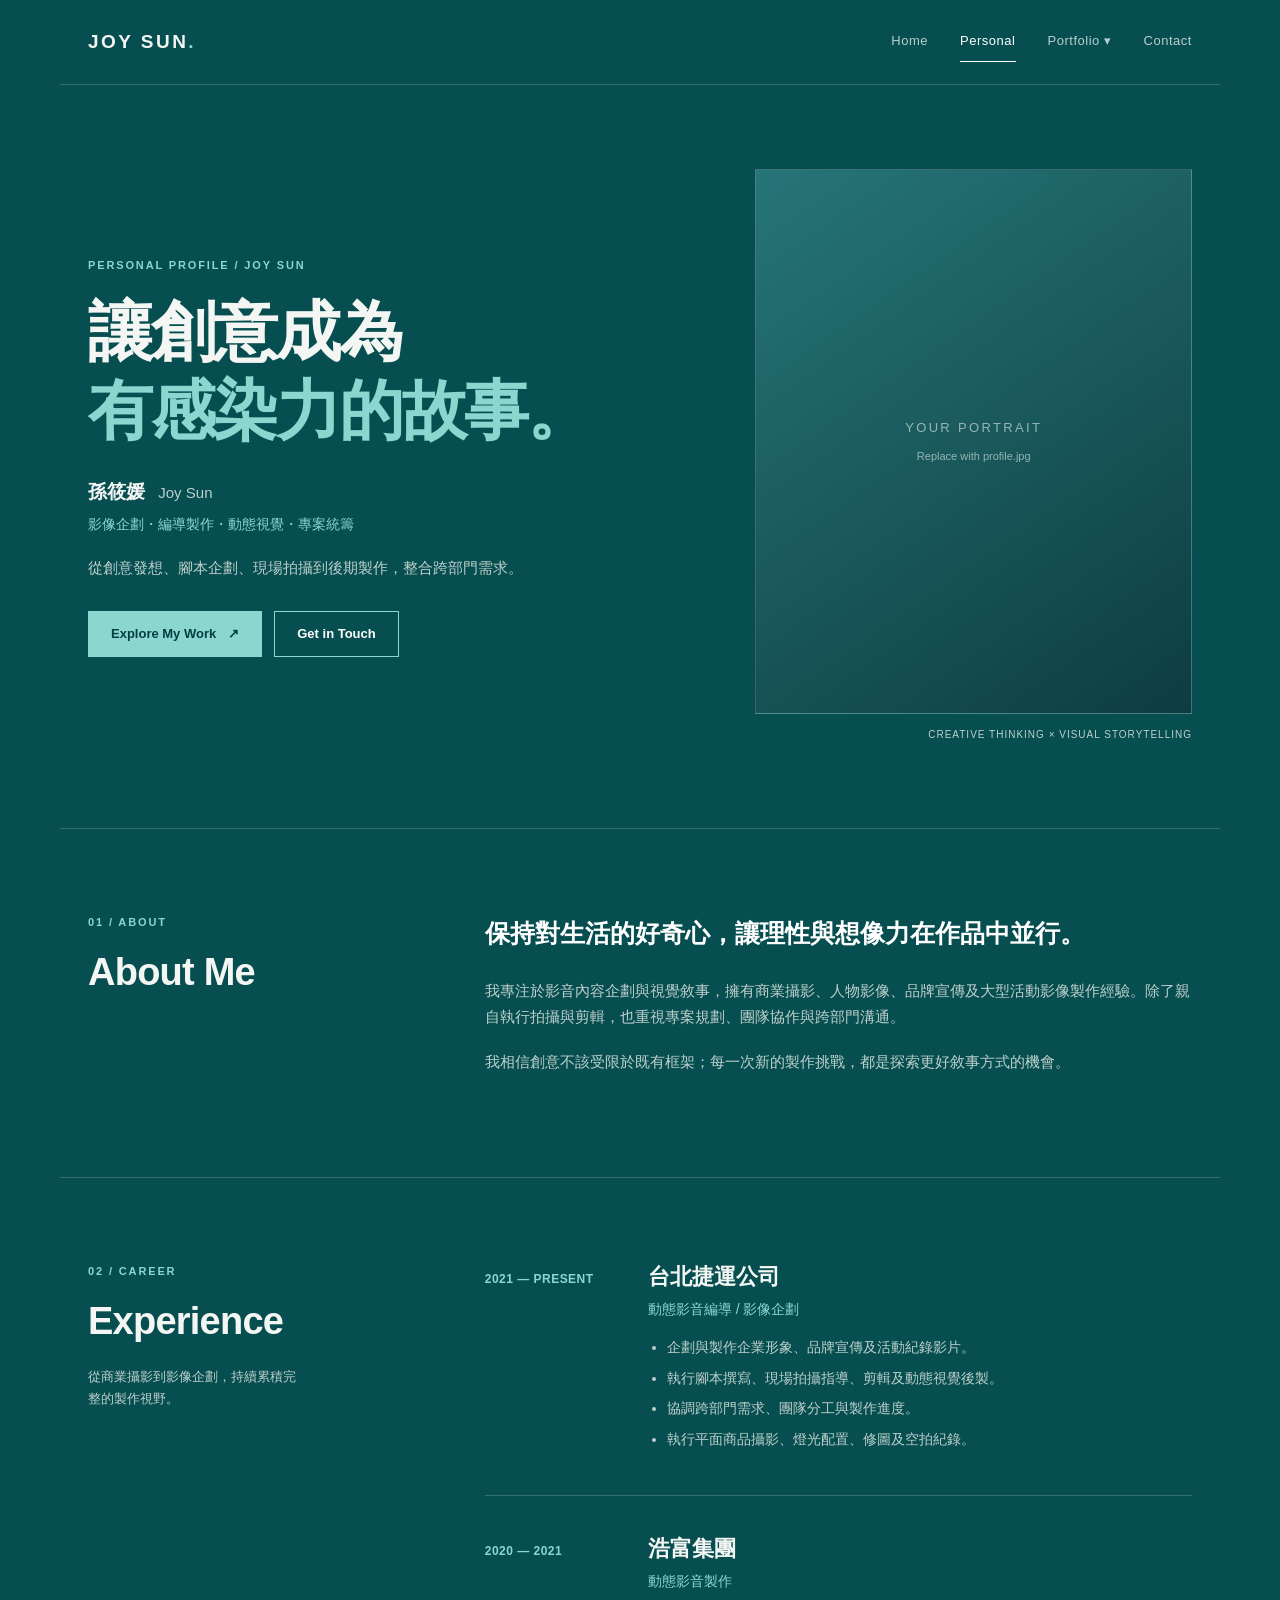
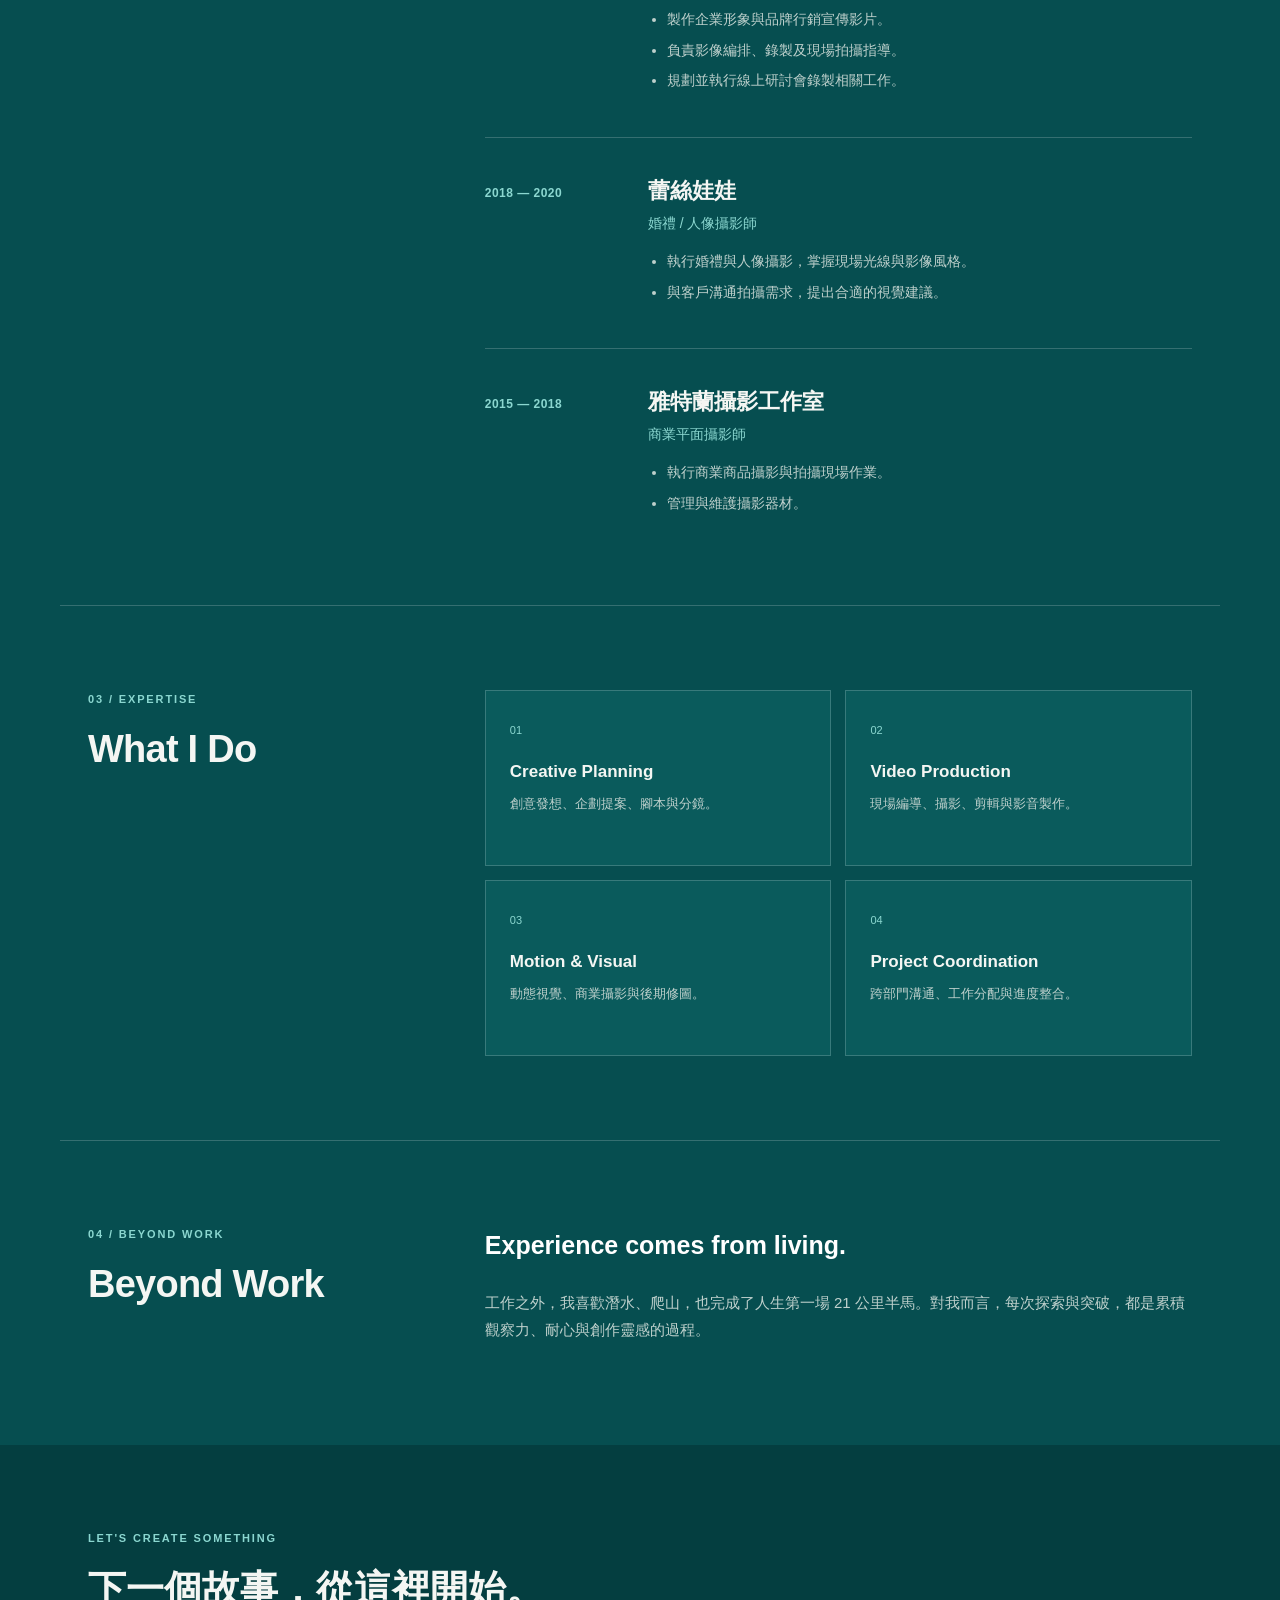
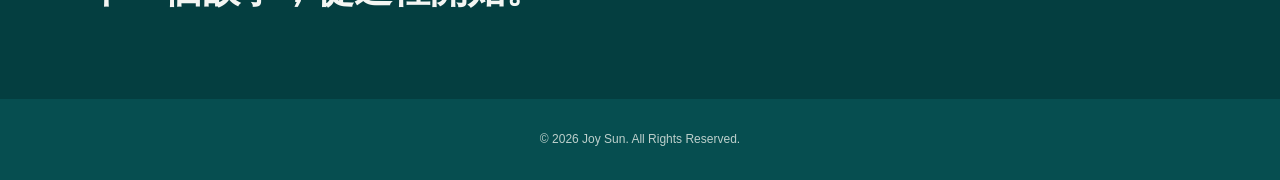
==== commit 1fb199a9: "Add files via upload" ====
--- a/personal/index.html
+++ b/personal/index.html
@@ -42,7 +42,7 @@
 <h1 id="hero-title">讓創意成為<br/><em>有感染力的故事。</em></h1>
 <p class="hero-name">孫筱媛 <span>Joy Sun</span></p>
 <p class="hero-position">影像企劃・編導製作・動態視覺・專案統籌</p>
-<p class="hero-description">從創意發想、腳本企劃、現場拍攝到後期製作，整合跨部門需求，將抽象概念轉化為清晰、有溫度的影像語言。</p>
+<p class="hero-description">從創意發想、腳本企劃、現場拍攝到後期製作，整合跨部門需求。</p>
 <div class="hero-actions">
 <a class="button button-primary" href="../video/index.html">Explore My Work <span aria-hidden="true">↗</span></a>
 <a class="button button-outline" href="../contact/contact-index.html">Get in Touch</a>
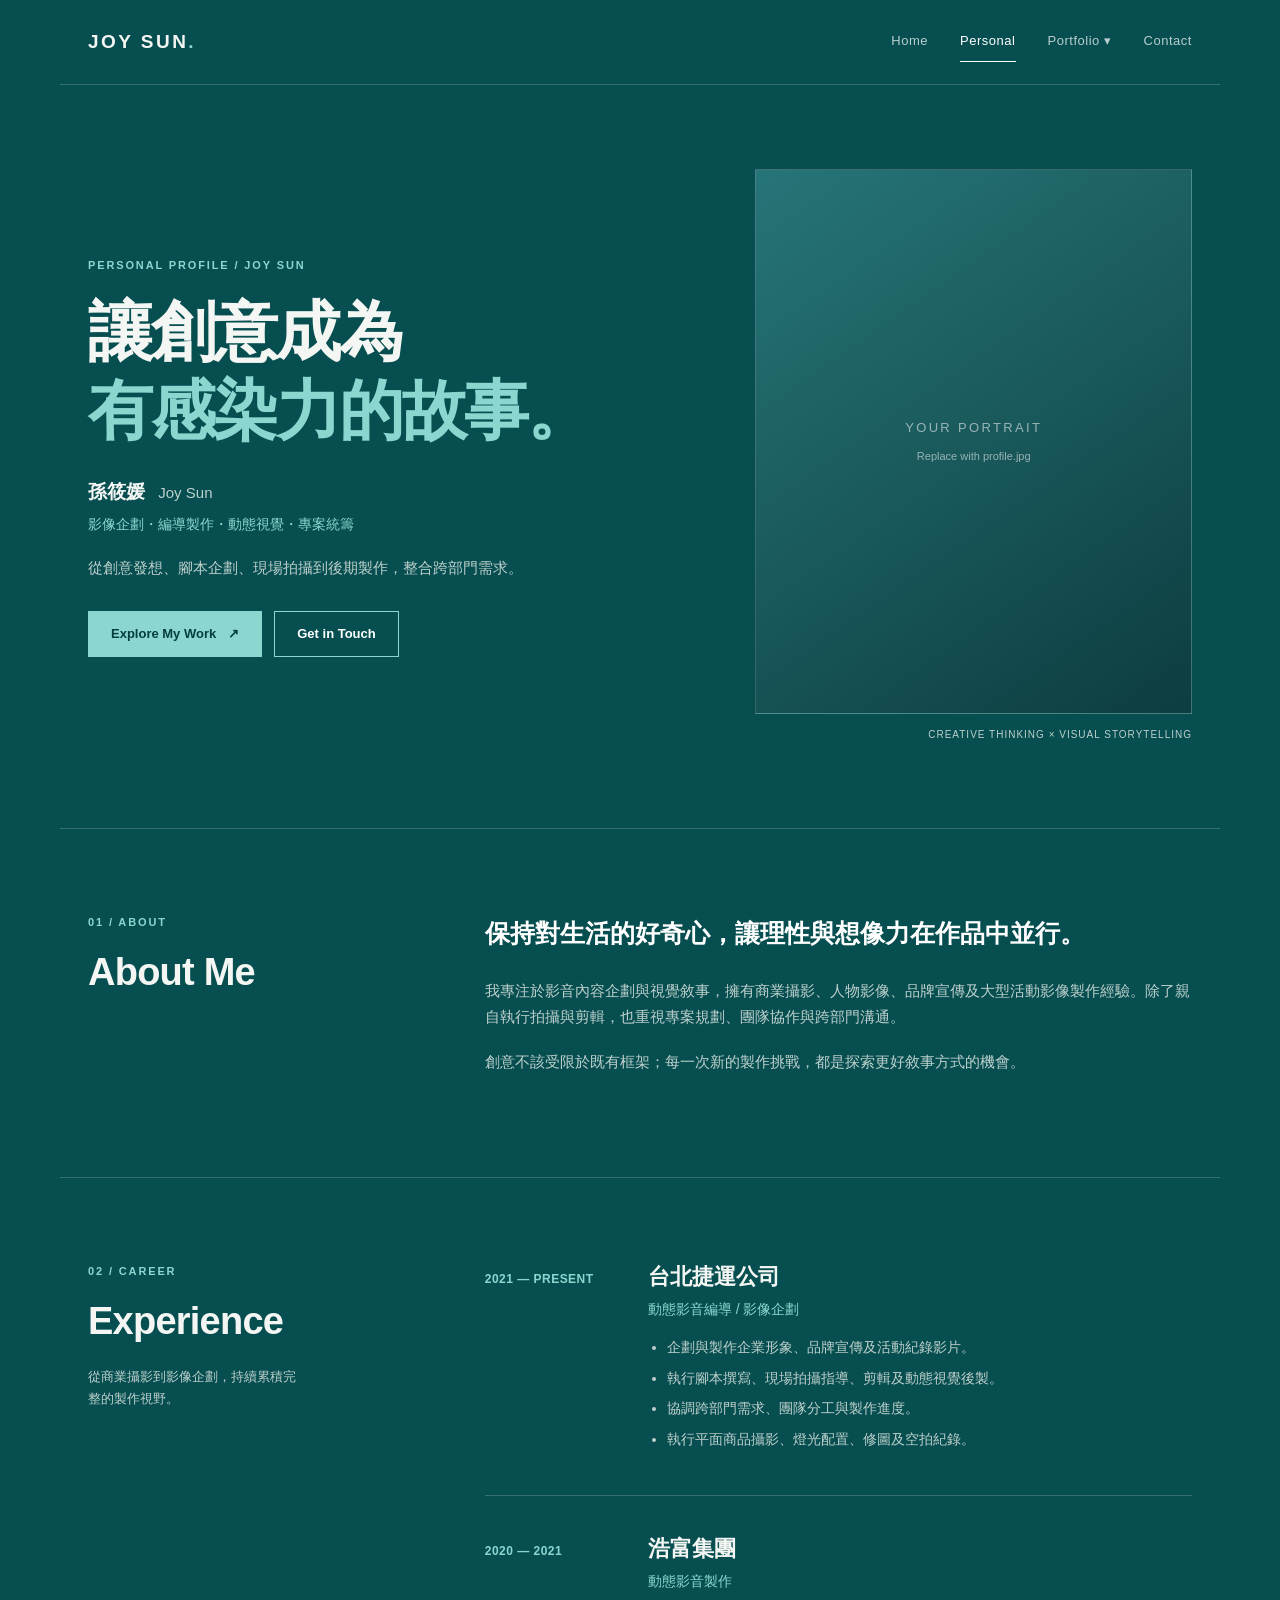
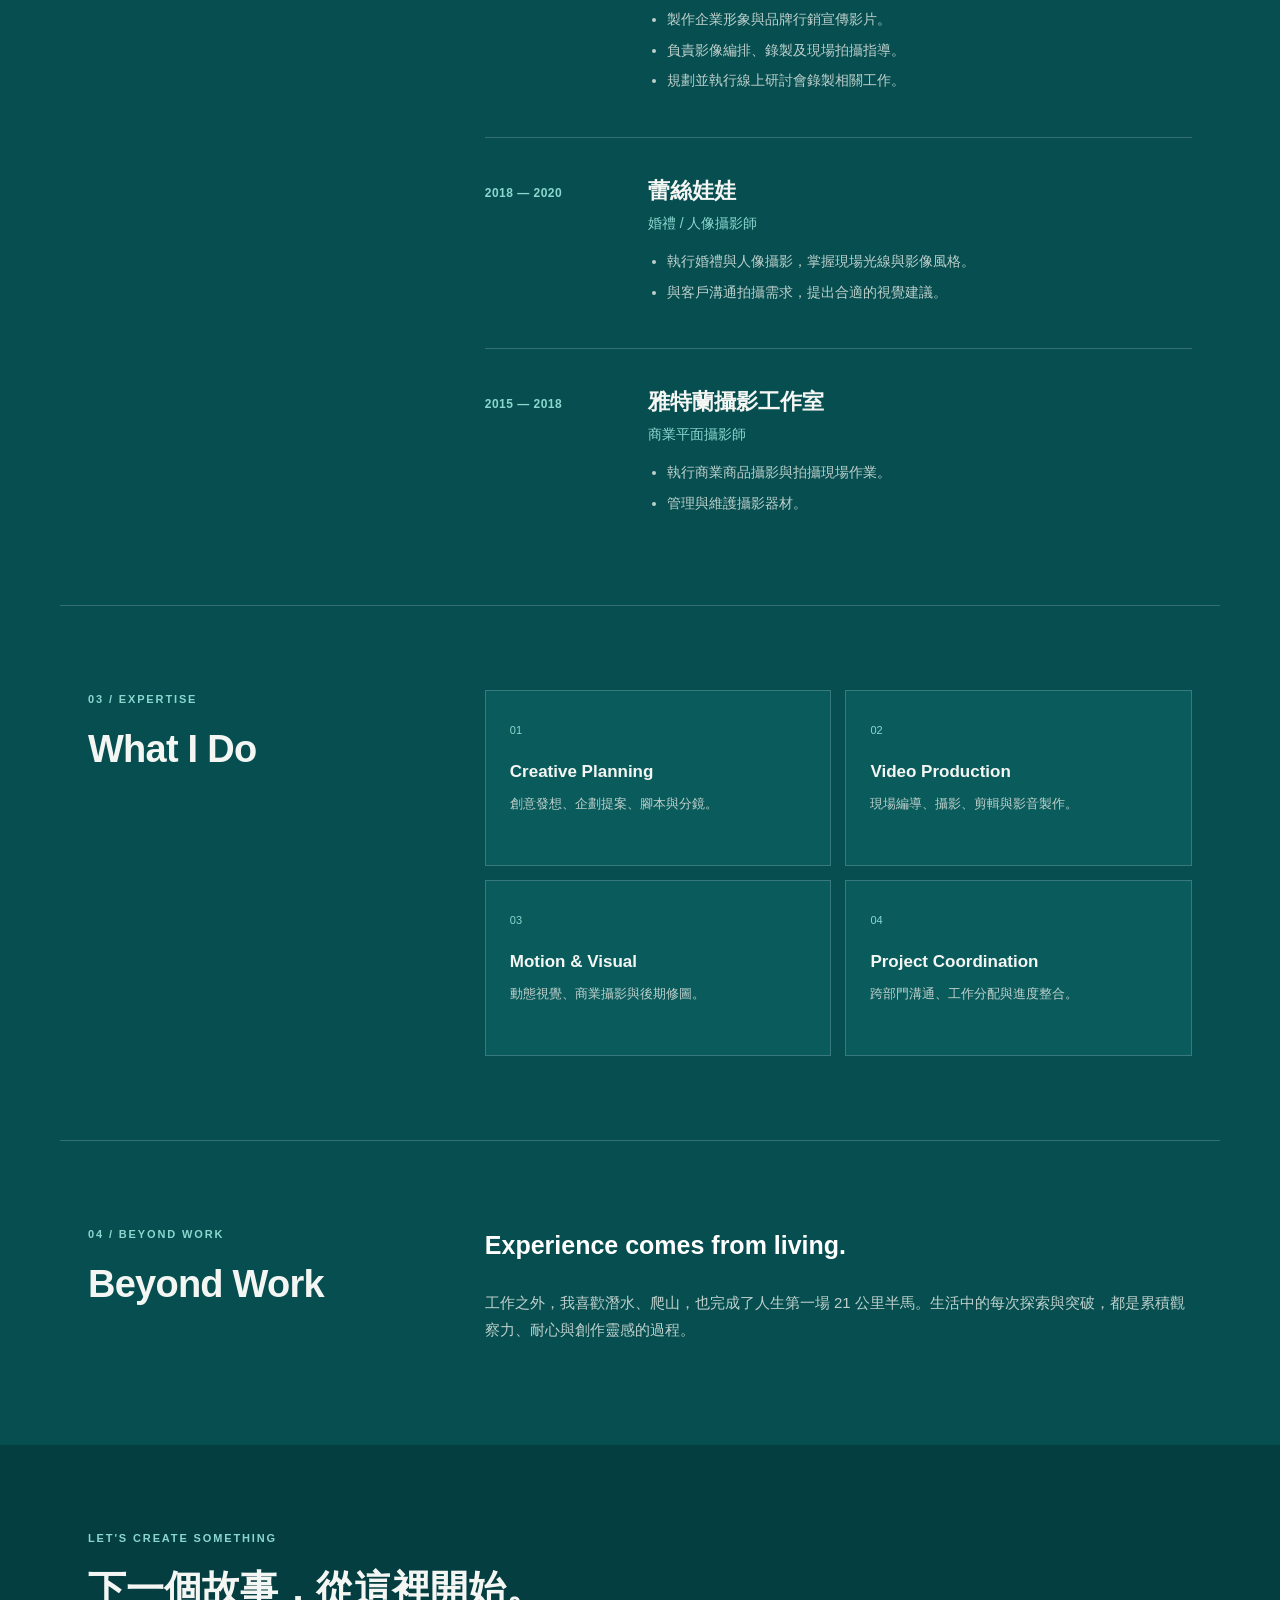
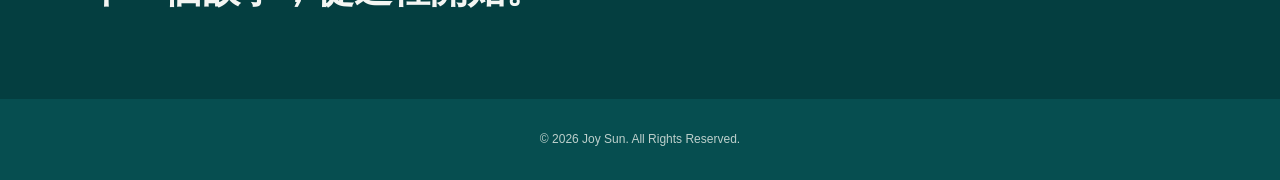
==== commit 40cf55bc: "Add files via upload" ====
--- a/personal/index.html
+++ b/personal/index.html
@@ -62,7 +62,7 @@
 <div class="section-content about-content">
 <p class="lead">保持對生活的好奇心，讓理性與想像力在作品中並行。</p>
 <p>我專注於影音內容企劃與視覺敘事，擁有商業攝影、人物影像、品牌宣傳及大型活動影像製作經驗。除了親自執行拍攝與剪輯，也重視專案規劃、團隊協作與跨部門溝通。</p>
-<p>我相信創意不該受限於既有框架；每一次新的製作挑戰，都是探索更好敘事方式的機會。</p>
+<p>創意不該受限於既有框架；每一次新的製作挑戰，都是探索更好敘事方式的機會。</p>
 </div>
 </section>
 <section aria-labelledby="experience-title" class="experience section-shell">
@@ -100,7 +100,7 @@
 </section>
 <section aria-labelledby="beyond-title" class="beyond section-shell">
 <div class="section-side"><p class="eyebrow">04 / BEYOND WORK</p><h2 id="beyond-title">Beyond Work</h2></div>
-<div class="section-content"><p class="lead">Experience comes from living.</p><p>工作之外，我喜歡潛水、爬山，也完成了人生第一場 21 公里半馬。對我而言，每次探索與突破，都是累積觀察力、耐心與創作靈感的過程。</p></div>
+<div class="section-content"><p class="lead">Experience comes from living.</p><p>工作之外，我喜歡潛水、爬山，也完成了人生第一場 21 公里半馬。生活中的每次探索與突破，都是累積觀察力、耐心與創作靈感的過程。</p></div>
 </section>
 <section aria-label="作品與聯絡方式" class="contact-banner section-shell">
 <div><p class="eyebrow">LET'S CREATE SOMETHING</p><h2>下一個故事，從這裡開始。</h2></div>
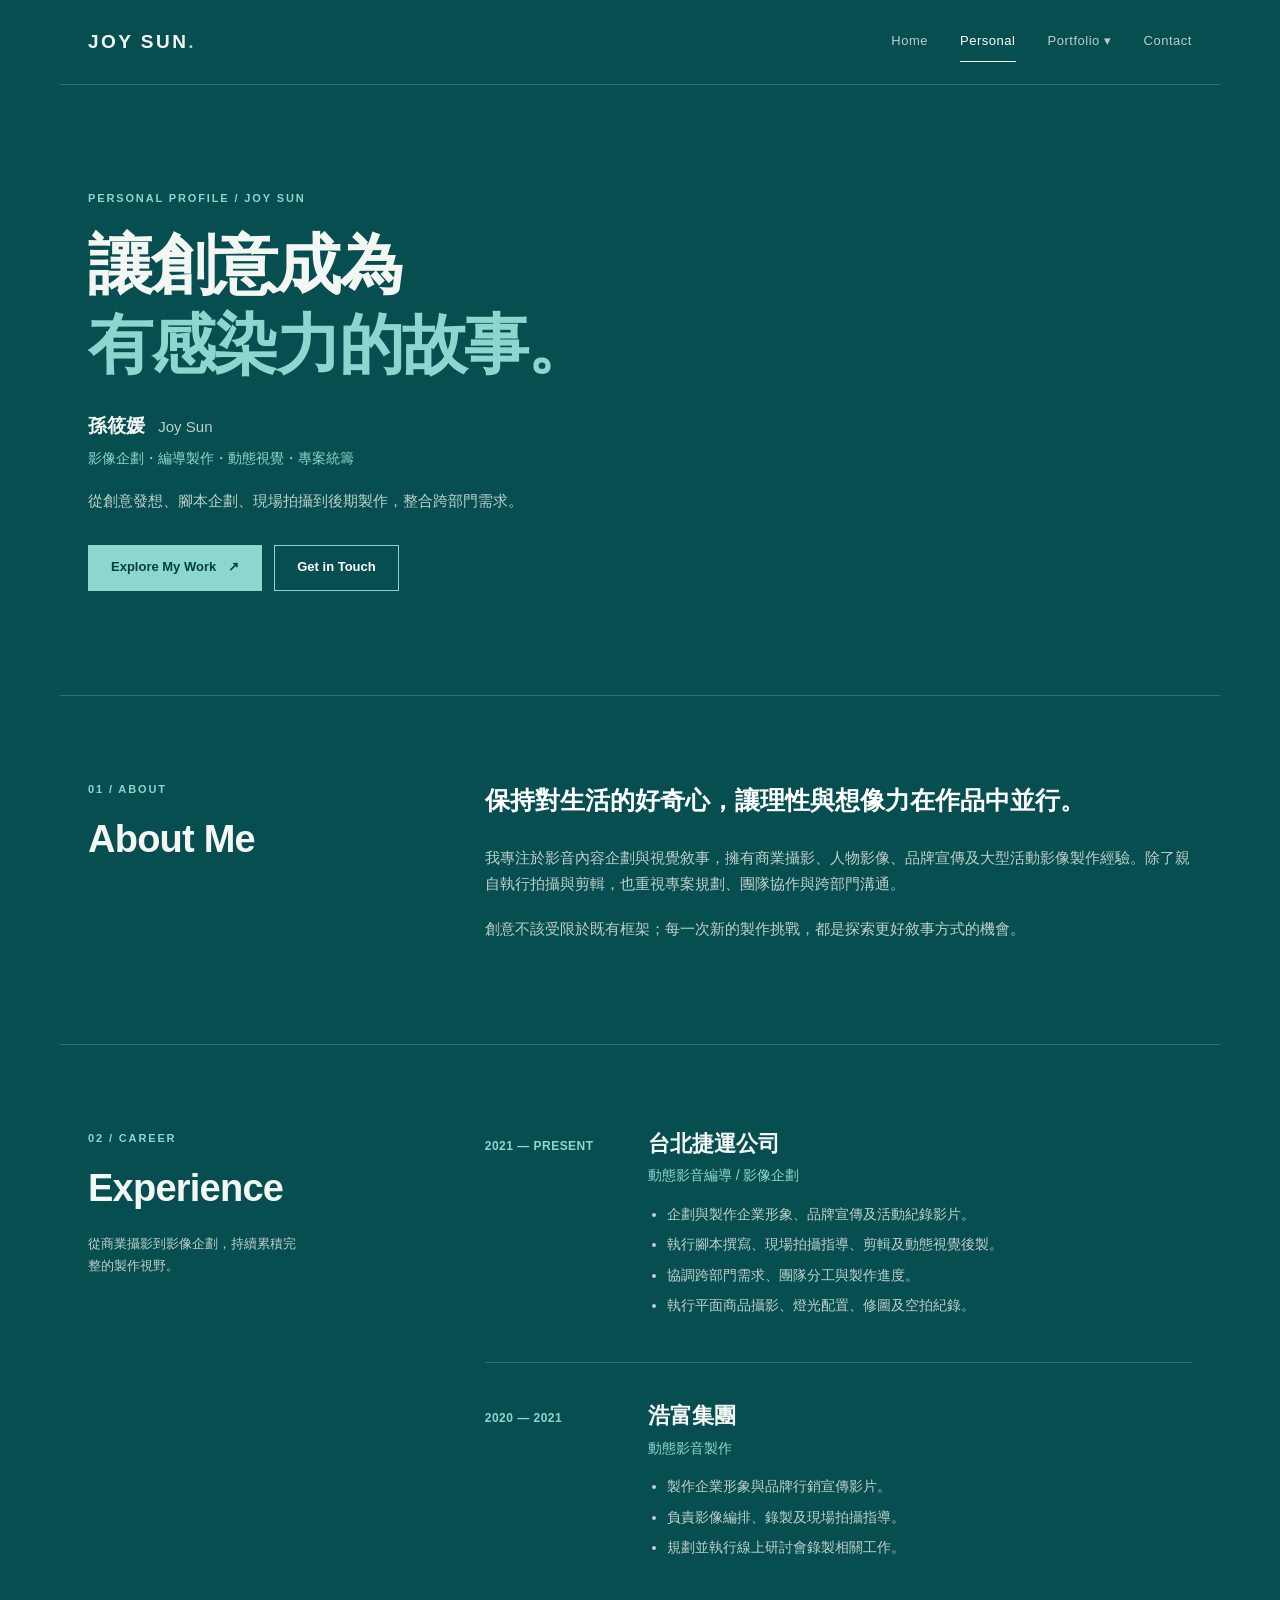
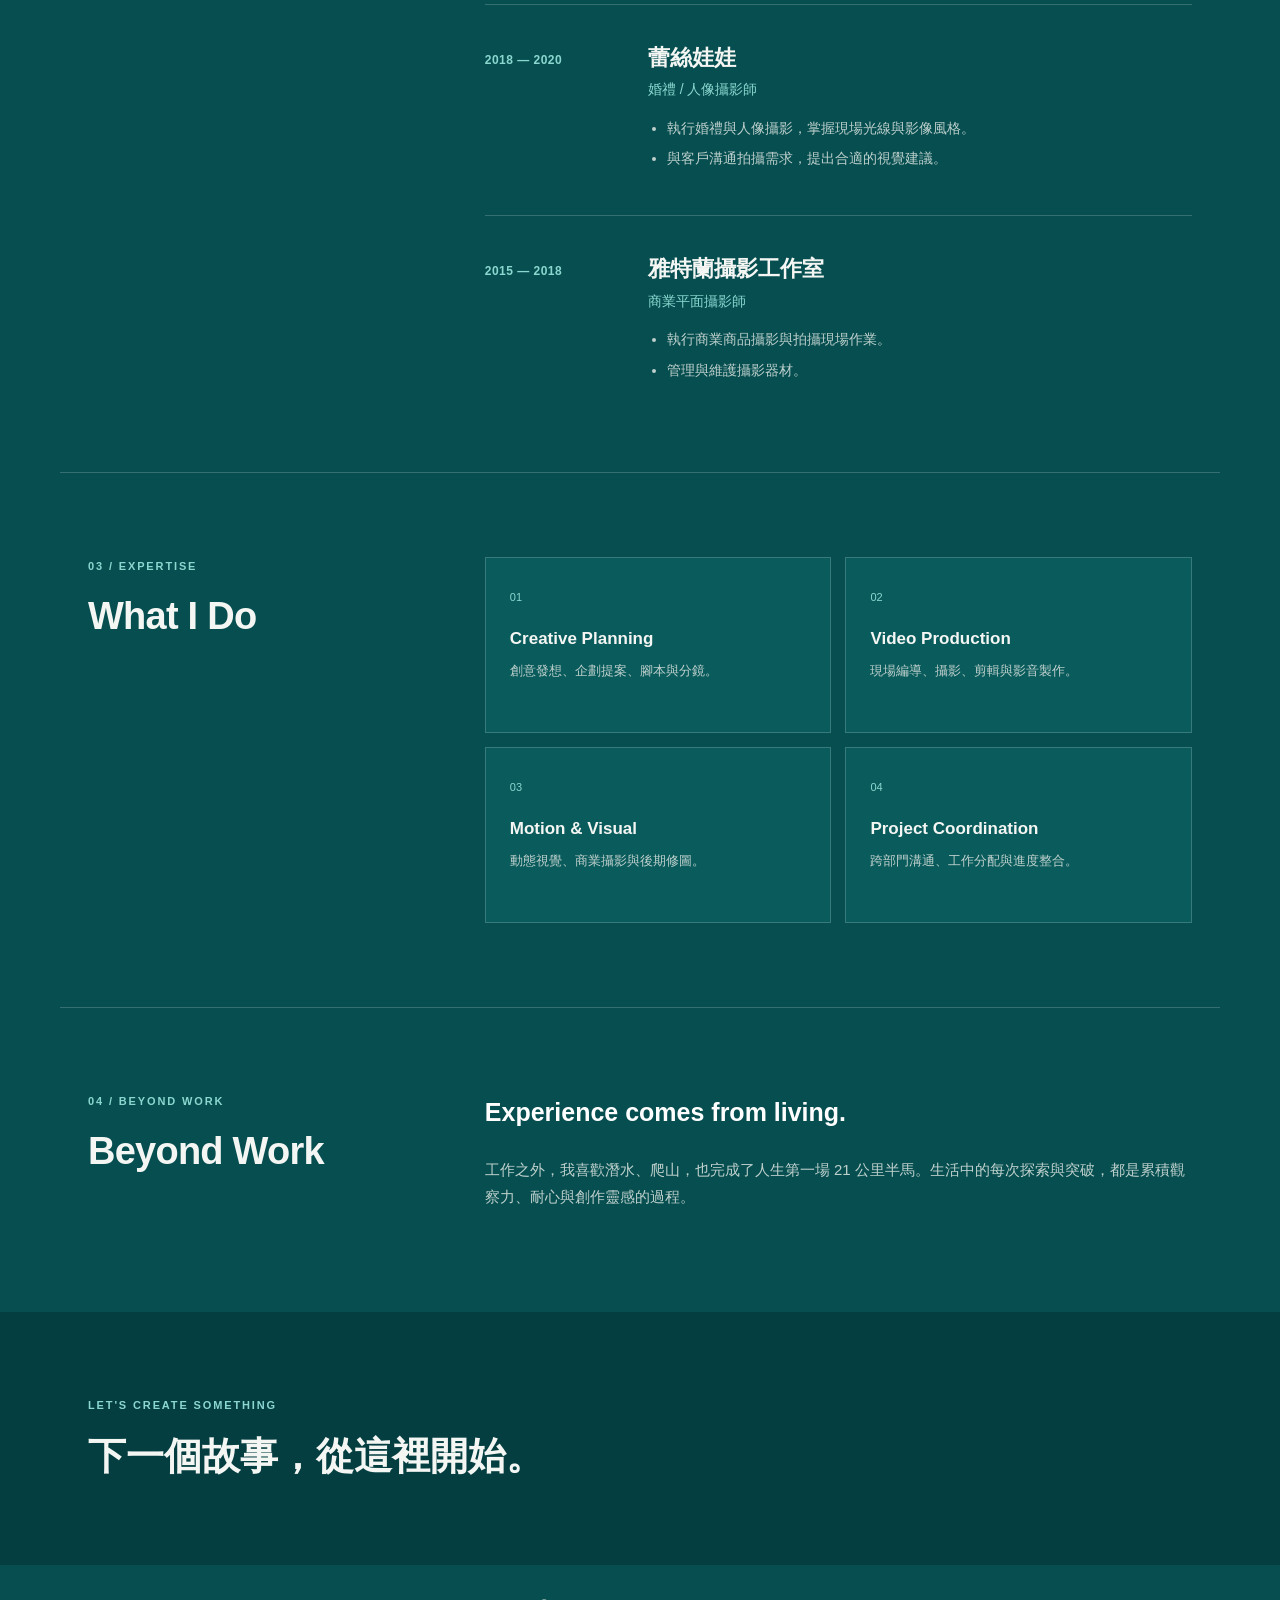
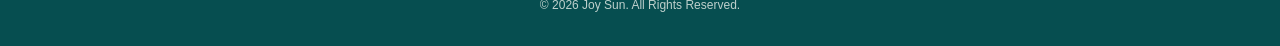
==== commit 4095df9f: "Add files via upload" ====
--- a/personal/index.html
+++ b/personal/index.html
@@ -10,7 +10,10 @@
 <link href="../shared-header.css" rel="stylesheet"/>
 <link href="../shared-mobile.css?v=1" rel="stylesheet"/>
 <script defer="" src="../shared-mobile.js?v=1"></script>
-<script defer="" src="../shared-header.js"></script></head>
+<script defer="" src="../shared-header.js"></script>
+<link rel="stylesheet" href="../back-to-top.css?v=1">
+<script defer src="../back-to-top.js?v=1"></script>
+</head>
 
 <body data-resume-page="personal">
 <header class="site-header">
@@ -48,14 +51,9 @@
 <a class="button button-outline" href="../contact/contact-index.html">Get in Touch</a>
 </div>
 </div>
-<div class="hero-visual">
-<!-- 將 personal/profile.jpg 換成你自己的個人形象照 -->
-<div aria-label="個人形象照預留位置，請替換為自己的照片" class="portrait-placeholder" role="img">
-<span>YOUR PORTRAIT</span>
-<small>Replace with profile.jpg</small>
-</div>
-<span class="visual-caption">CREATIVE THINKING × VISUAL STORYTELLING</span>
-</div>
+
+
+
 </section>
 <section aria-labelledby="about-title" class="about section-shell">
 <div class="section-side"><p class="eyebrow">01 / ABOUT</p><h2 id="about-title">About Me</h2></div>
--- a/back-to-top.css
+++ b/back-to-top.css
@@ -0,0 +1,38 @@
+/* Mobile-only floating back-to-top button. Shared by Home and subpages. */
+.back-to-top {
+  display: none;
+}
+@media (max-width: 768px) {
+  .back-to-top {
+    position: fixed;
+    right: 18px;
+    bottom: calc(24px + env(safe-area-inset-bottom, 0px));
+    z-index: 5000;
+    display: grid;
+    place-items: center;
+    width: 50px;
+    height: 50px;
+    border: 1px solid rgba(255,255,255,.35);
+    border-radius: 50%;
+    background: #064e50;
+    color: #fff;
+    box-shadow: 0 5px 18px rgba(0,0,0,.25);
+    font: 700 24px/1 Arial, sans-serif;
+    cursor: pointer;
+    opacity: 0;
+    visibility: hidden;
+    transform: translateY(14px);
+    pointer-events: none;
+    transition: opacity .2s ease, transform .2s ease, visibility .2s ease;
+  }
+  .back-to-top.is-visible {
+    opacity: 1;
+    visibility: visible;
+    transform: translateY(0);
+    pointer-events: auto;
+  }
+  .back-to-top:focus-visible { outline: 3px solid #8bd7d0; outline-offset: 3px; }
+}
+@media (prefers-reduced-motion: reduce) {
+  .back-to-top { transition: none; }
+}
